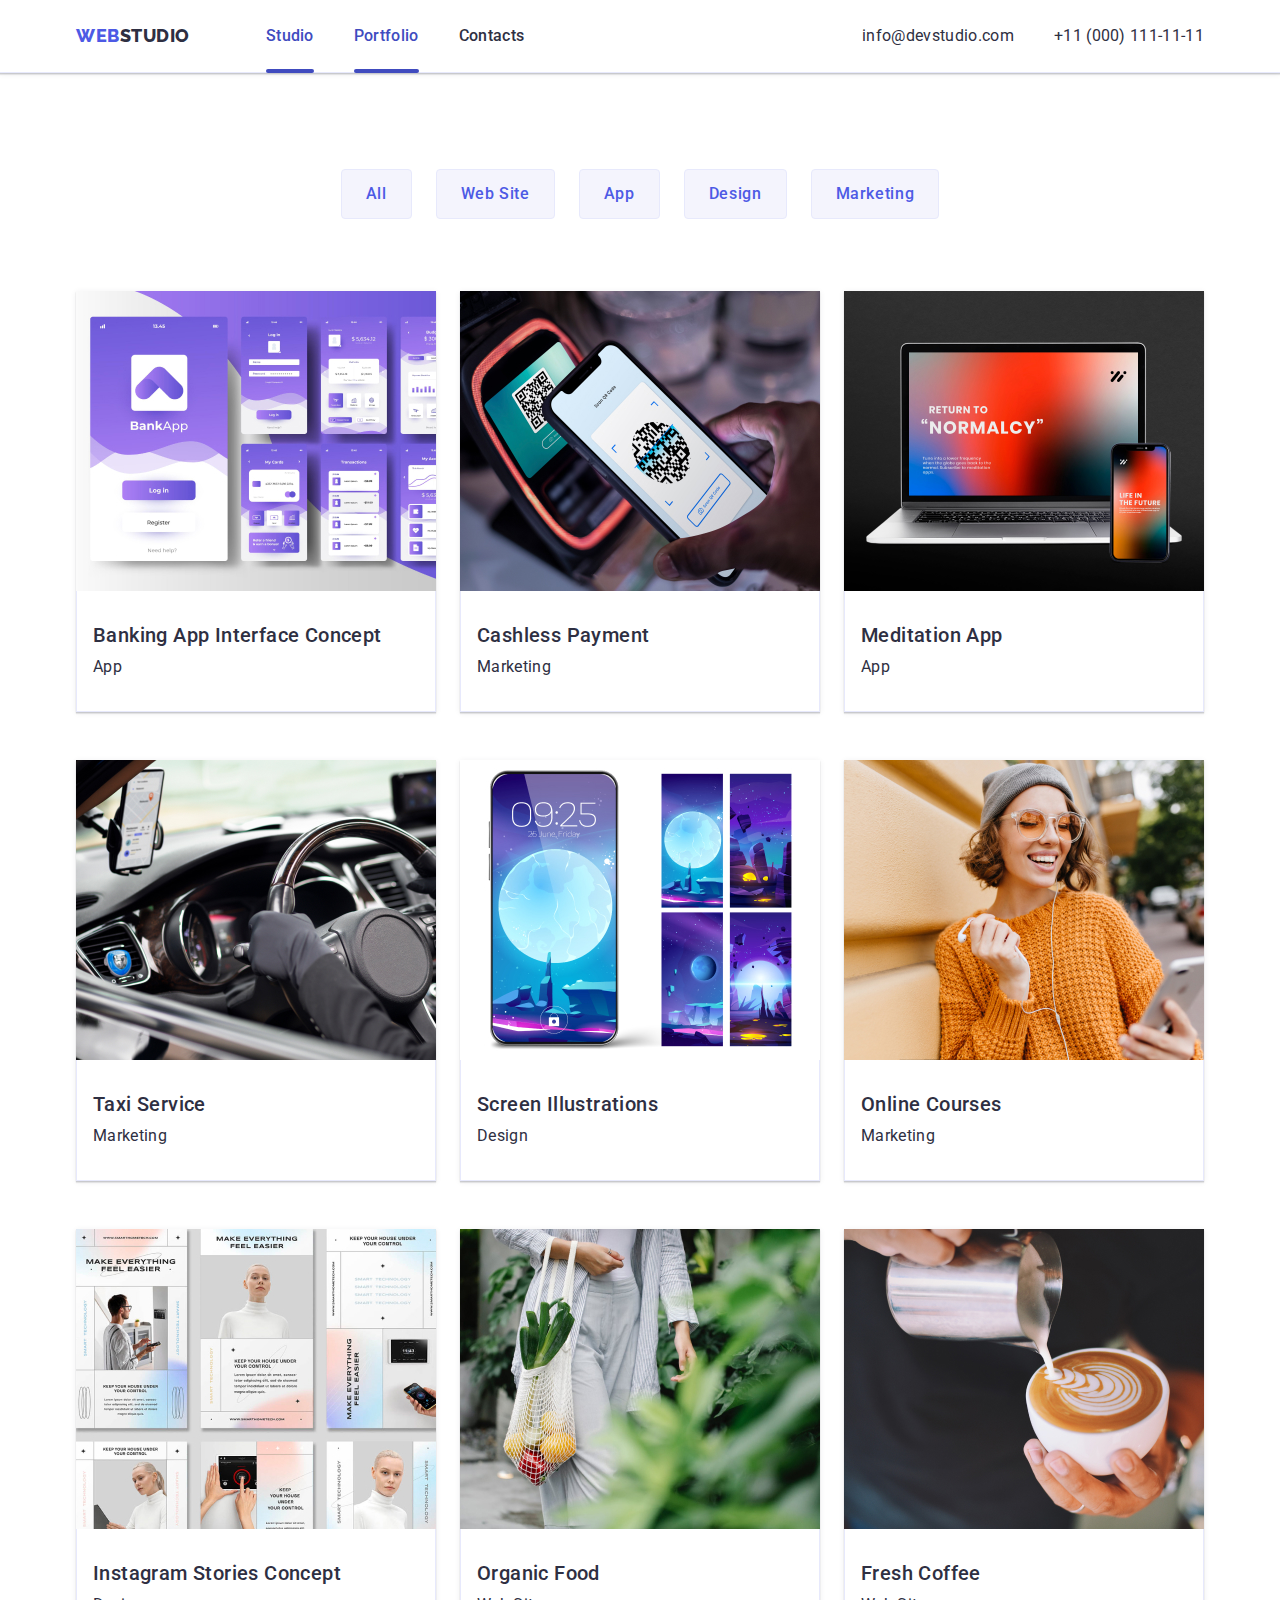
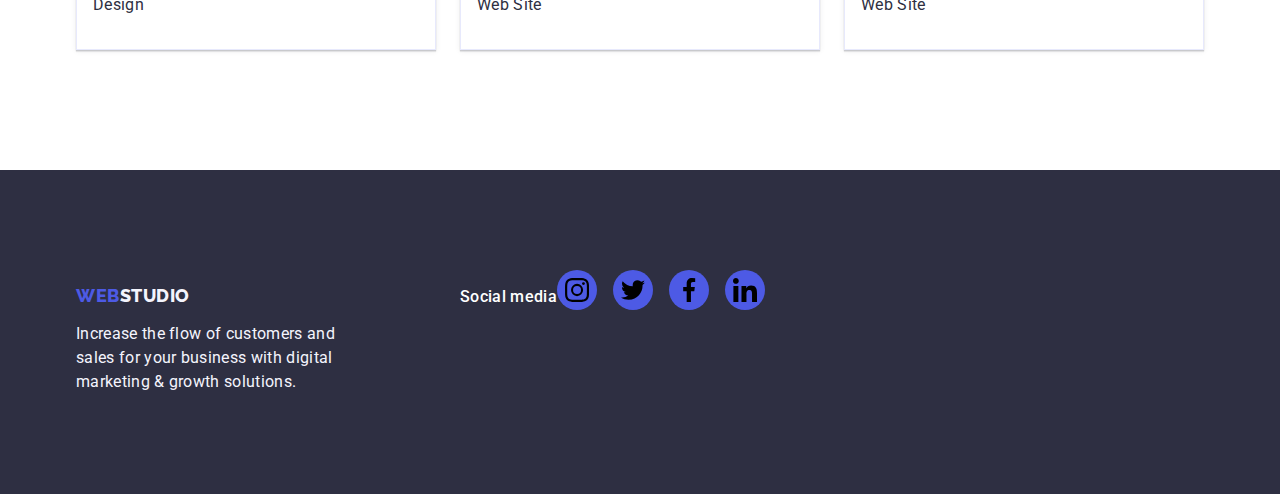
==== portfolio.html @ af2b086a "up" ====
<!DOCTYPE html>
<html lang="en">
  <head>
    <meta charset="UTF-8" />
    <meta http-equiv="X-UA-Compatible" content="IE=edge" />
    <meta name="viewport" content="width=device-width, initial-scale=1.0" />
    <title>Document</title>
    <link rel="preconnect" href="https://fonts.googleapis.com" />
    <link rel="preconnect" href="https://fonts.gstatic.com" crossorigin />
    <link
      href="https://fonts.googleapis.com/css2?family=Raleway:wght@800&family=Roboto:wght@400;500;700&display=swap"
      rel="stylesheet"
    />
    <link
      rel="stylesheet"
      href="https://cdn.jsdelivr.net/npm/modern-normalize@1.1.0/modern-normalize.min.css"
    />
    <link rel="stylesheet" href="./css/styles.css" />
  </head>
  <body>
    <!--шапка-->
    <header class="header">
      <div class="container page-header-container">
        <nav class="navigation">
          <a
            href="./index.html"
            target="_self"
            rel="noopener nofollow noreferrer"
            class="logo"
            ><span class="accent">WEB</span>STUDIO</a
          >
          <ul class="site-nav list">
            <li class="item site-nav-item">
              <a href="./studio.html" class="menu-link current link">Studio</a>
            </li>
            <li class="item site-nav-item">
              <a href="./portfolio.html" class="menu-link current link">Portfolio</a>
            </li>
            <li class="item site-nav-item">
              <a href="./contacts.html" class="menu-link link">Contacts</a>
            </li>
          </ul>
        </nav>
        <address class="contacts">
          <ul class="contact-info list">
            <li class="contact-item">
              <a href="mailto:info@devstudio.com" class="link"
                >info@devstudio.com</a
              >
            </li>
            <li class="contact-item">
              <a href="tel:+11(000)111-11-11" class="link"
                >+11 (000) 111-11-11</a
              >
            </li>
          </ul>
        </address>
      </div>
    </header>
    <!-- ТЕЛО---->
    <main class="portfolio">
      <section class="portfolio-filter">
        <div class="container">
          <h1 class="section-title-hidden visually-hidden">Our projects</h1>
          <ul class="site-nav-list list">
            <li><button class="button-filter" type="button">All</button></li>
            <li>
              <button class="button-filter" type="button">Web Site</button>
            </li>
            <li><button class="button-filter" type="button">App</button></li>
            <li><button class="button-filter" type="button">Design</button></li>
            <li>
              <button class="button-filter" type="button">Marketing</button>
            </li>
          </ul>

          <ul class="card-set list">
            <li class="project-item">
              <a class="portfolio-card link" href="">
                <div class="card-overlay-wrapper">
                <img
                  class="card-img"
                  src="./images/img11.jpg"
                  alt="banking-app interface"
                  width="360">
                  <p class="card-overlay card-overlay-text">14 Stylish and User-Friendly App Design Concepts · Task Manager App · Calorie Tracker App · Exotic Fruit Ecommerce App · Cloud Storage App
                  </p>
                  </div>
                <div class="card-content">
                  <h2 class="card-heading">Banking App Interface Concept</h2>
                  <p class="card-text">App</p>
                </div>
              </a>
            </li>
            <li class="project-item">
              <a class="portfolio-card link" href="">
                <div class="card-overlay-wrapper">
                <img
                  class="card-img"
                  src="./images/img12.jpg"
                  alt="Cashless Payment"
                  width="360">
                  <p class="card-overlay card-overlay-text">14 Stylish and User-Friendly App Design Concepts · Task Manager App · Calorie Tracker App · Exotic Fruit Ecommerce App · Cloud Storage App
                  </p>
                  </div>
                <div class="card-content">
                  <h2 class="card-heading">Cashless Payment</h2>
                  <p class="card-text">Marketing</p>
                </div>
              </a>
            </li>
            <li class="project-item">
              <a class="portfolio-card link" href="">
                <div class="card-overlay-wrapper">
                <img
                  class="card-img"
                  src="./images/img13.jpg"
                  alt="Laptop with smartphone"
                  width="360">
                  <p class="card-overlay card-overlay-text">14 Stylish and User-Friendly App Design Concepts · Task Manager App · Calorie Tracker App · Exotic Fruit Ecommerce App · Cloud Storage App
                  </p>
                  </div>
                <div class="card-content">
                  <h2 class="card-heading">Meditation App</h2>
                  <p class="card-text">App</p>
                </div>
              </a>
            </li>
            <li class="project-item">
              <a class="portfolio-card link" href="">
                <div class="card-overlay-wrapper">
                <img
                  class="card-img"
                  src="./images/img14.jpg"
                  alt="car driving weel"
                  width="360">
                  <p class="card-overlay card-overlay-text">14 Stylish and User-Friendly App Design Concepts · Task Manager App · Calorie Tracker App · Exotic Fruit Ecommerce App · Cloud Storage App
                  </p>
                </div>
                <div class="card-content">
                  <h2 class="card-heading">Taxi Service</h2>
                  <p class="card-text">Marketing</p>
                </div>
              </a>
            </li>
            <li class="project-item">
              <a class="portfolio-card link" href="">
                <div class="card-overlay-wrapper">
                <img
                  class="card-img"
                  src="./images/img15.jpg"
                  alt="Mobile screen"
                  width="360">
                  <p class="card-overlay card-overlay-text">14 Stylish and User-Friendly App Design Concepts · Task Manager App · Calorie Tracker App · Exotic Fruit Ecommerce App · Cloud Storage App
                  </p>
                  </div>
                <div class="card-content">
                  <h2 class="card-heading">Screen Illustrations</h2>
                  <p class="card-text">Design</p>
                </div>
              </a>
            </li>
            <li class="project-item">
              <a class="portfolio-card link" href="">
                <div class="card-overlay-wrapper">
                <img
                  class="card-img"
                  src="./images/img16.jpg"
                  alt="Girl with an Iphone"
                  width="360">
                  <p class="card-overlay card-overlay-text">14 Stylish and User-Friendly App Design Concepts · Task Manager App · Calorie Tracker App · Exotic Fruit Ecommerce App · Cloud Storage App
                  </p>
                  </div>
                <div class="card-content">
                  <h2 class="card-heading">Online Courses</h2>
                  <p class="card-text">Marketing</p>
                </div>
              </a>
            </li>
            <li class="project-item">
              <a class="portfolio-card link" href="">
                <div class="card-overlay-wrapper">
                <img
                  class="card-img"
                  src="./images/img17.jpg"
                  alt="Instagram screens of mobile app"
                  width="360">
                  <p class="card-overlay card-overlay-text">14 Stylish and User-Friendly App Design Concepts · Task Manager App · Calorie Tracker App · Exotic Fruit Ecommerce App · Cloud Storage App
                  </p>
                  </div>
                <div class="card-content">
                  <h2 class="card-heading">Instagram Stories Concept</h2>
                  <p class="card-text">Design</p>
                </div>
              </a>
            </li>
            <li class="project-item">
              <a class="portfolio-card link" href="">
                <div class="card-overlay-wrapper">
                <img
                  class="card-img"
                  src="./images/img18.jpg"
                  alt="girl with a bag"
                  width="360">
                  <p class="card-overlay card-overlay-text">14 Stylish and User-Friendly App Design Concepts · Task Manager App · Calorie Tracker App · Exotic Fruit Ecommerce App · Cloud Storage App
                  </p>
                  </div>
                <div class="card-content">
                  <h2 class="card-heading">Organic Food</h2>
                  <p class="card-text">Web Site</p>
                </div>
              </a>
            </li>
            <li class="project-item">
              <a class="portfolio-card link" href="">
                <div class="card-overlay-wrapper">
                <img
                  class="card-img"
                  src="./images/img19.jpg"
                  alt="bartender making a cup of Coffee"
                  width="360">
                  <p class="card-overlay card-overlay-text">14 Stylish and User-Friendly App Design Concepts · Task Manager App · Calorie Tracker App · Exotic Fruit Ecommerce App · Cloud Storage App
                  </p>
                  </div>
                <div class="card-content">
                  <h2 class="card-heading">Fresh Coffee</h2>
                  <p class="card-text">Web Site</p>
                </div>
              </a>
            </li>
          </ul>
        </div>
      </section>
    </main>
    <!--ПОДВАЛ-->
    <footer class="footer">
      <div class="container container-footer">
        <div class="logo-footer-container">
          <a href="./index.html" class="logo-footer link"
            >Web<span class="span-two">Studio</span></a
          >

          <p class="target">
            Increase the flow of customers and sales for your business with
            digital marketing & growth solutions.
          </p>
        </div>
        <div class="footer-container">
          <p class="media">Social media</p>
          <ul class="social-list list">
            <li class="social-list-item">
              <a
                href="#"
                class="social-list-item-link social-list-item-link-footer"
              >
                <svg class="lol-icon" width="24" height="24">
                  <use href="./images/defs.svg#icon-instagram"></use></svg              ></a>
            </li>
            <li class="social-list-item">
              <a
                href="#"
                class="social-list-item-link social-list-item-link-footer"
              >
                <svg class="lol-icon" width="24" height="24">
                  <use href="./images/defs.svg#icon-twitter"></use></svg              ></a>
            </li>
            <li class="social-list-item">
              <a
                href="#"
                class="social-list-item-link social-list-item-link-footer"
              >
                <svg class="lol-icon" width="24" height="24">
                  <use href="./images/defs.svg#icon-facebook"></use></svg
              ></a>
            </li>
            <li class="social-list-item">
              <a
                href="#"
                class="social-list-item-link social-list-item-link-footer"
              >
                <svg class="lol-icon" width="24" height="24">
                  <use href="./images/defs.svg#icon-linkedin"></use></svg
              ></a>
            </li>
          </ul>
        </div>
      </div>
    </footer>
  </body>
</html>
---- css/styles.css ----
:root 
{
--main-font: 'Roboto', sans-serif;
--secondary-font: "Raleway", sans-serif;
--primary-text-color: #2e2f42;
  --secondary-text-color: #434455;
  --text-color-hover: #4d5ae5;
  --accent-color: #404bbf;
  --background-color: #ffffff;
  --background-btn-filters: #f4f4fd;
  --Primary-Brand-IRIS: #4d5ae5;
  --Pressed-State-OCEAN: #404bbf;
  --Dark-NAVY-BLUE: #2e2f42;
  --Success-GREEN: #31d0aa;
  --Text-SLATE: #434455;
  --Subtle-Text-Light-Slate: #8e8f99;
  --Accent-CORNFLOWER: #e7e9fc;
  --Light-CLOUD: #f4f4fd;
  --Modal-Overlay-NavyBLUEmodal: #2e2f4266;
  --Hero-background-GREY: #2e2f42b2;
  --White-background-WHITE: #ffffff;
  --modal-background-DIARY: rgba(252, 252, 252, 1);
  --Body-Backgroung: #e5e5e5;
  --card-set-gap: 48px;
  --transition: 250ms cubic-bezier(0.4, 0, 0.2, 1);
}
body {
   background: var(--White-background-WHITE);
   color: var(--Text-SLATE);
   font-family: Roboto, sans-serif;
   font-size: 16px;
   line-height: 1.5;
   letter-spacing: 0.02em;
 }
 
 h1,
 h2,
 h3,
 h4,
 p {
   margin: 0;
   margin-bottom: 0;
 }
 
 .list {
   list-style: none;
   padding: 0;
   margin: 0;
   display: flex;
 }
 
 .section {
   padding-top: 120px;
   padding-bottom: 120px;
 }
 
 .link {
   font-style: normal;
   text-decoration: none;
 }
 
 img {
   display: block;
   max-width: 100%;
   height: auto;
 }
 
 .visually-hidden {
   position: absolute;
   width: 1px;
   height: 1px;
   margin: -1px;
   border: 0;
   padding: 0;
 
   white-space: nowrap;
   clip-path: inset(100%);
   clip: rect(0 0 0 0);
   overflow: hidden;
 }
 
 
  
   .container{
   width: 1158px; 
   margin-left: auto;  
   margin-right: auto;
   padding-left: 15px;
   padding-right: 15px;
   }
   .page-header-container{
      display:flex;
      align-items: center;
      justify-content:space-between ;
   }
  .navigation-item:hover,
  .navigation-item:focus {
   color: #404bbf;
  }
  


  .navigation {
   display:flex;
   align-items: center;
  }
  .menu{
   display:flex;
   align-items: center;
   margin-right: auto;
   gap:40px;
   
  }
  
.navigation-link
{padding: 24px 0 ;
     font-weight: 500;
   font-size: 16px;
   line-height: 1.5;
   display:block;
   letter-spacing: 0.02em;
   
   color: #2E2F42;
   }

.navigation-link:hover,
.navigation-link:focus {
   color: #404bbf;
}
/* header */
/*header css*/


 .logo-down {
   color: var(--Dark-NAVY-BLUE);
 
   font-family: "Raleway", sans-serif;
   font-weight: 800;
   font-size: 18px;
   line-height: 1.17;
 
   text-decoration: none;
   text-transform: uppercase;
 
   margin-right: 76px;
   display: inline-block;
   margin-bottom: 16px;
 }
 
 .accent {
   color: var(--Primary-Brand-IRIS);
 }
 
 .page-header-container {
   display: flex;
   align-items: center;
 }
 
 .site-nav {
   display: flex;
   /* margin-left: 76px; */
 }
 
 .site-nav .item {
   margin-right: 40px;
 }
 
 .site-nav .item:last-child {
   margin-right: 0;
 }
 
 .site-nav .link {
   
   display: block;
   
   padding-top: 24px;
   padding-bottom: 24px;
 
   
   font-weight: 500;
   text-decoration: none;
 
   letter-spacing: 0.02em;
   font-size: 16px;
   line-height: 1.5;
 
   color: var(--Dark-NAVY-BLUE);
   transition: color var(--transition);
  }
 
 .site-nav .link:hover,
 .site-nav .link:focus {
   color: var(--Pressed-State-OCEAN);
 }
 
 .site-nav .link.current {
   color: var(--Pressed-State-OCEAN);
 }
 
 
 .current::after {
   position: absolute;
   content: '';
   
 
   display: block;
   width: 100%;
   height: 4px;
   background-color: var(--Pressed-State-OCEAN);
   bottom: -1px;
   border-radius: 2px;
   left: 0;
 }
 
 .menu-link {
   position: relative;
   display: block;
   color: var(--Dark-NAVY-BLUE);
   transition-property: color;
   transition-duration: var(--transition);
   transition-timing-function: var(--transition);
 }
 
 .menu-link:hover,
 .menu-link:focus {
   color: var(--Pressed-State-OCEAN);
 }
 
 .current {
   color: var(--Pressed-State-OCEAN);
 }
 
 
 .contact-info .link:hover,
 .contact-info .link:focus {
   color: var(--Pressed-State-OCEAN);
 }
 .contact-info .link {
   color: var(--Dark-NAVY-BLUE);
   transition: color var(--transition);
   
 
   font-weight: 400;
   font-size: 16px;
   line-height: 1.5;
   letter-spacing: 0.02em;
   text-decoration: none;
   font-style: normal;
 
   padding-top: 24px;
   padding-bottom: 24px;
   display: flex;
 }
 
 .contacts {
   font-style: normal;
   margin-left: auto;
 }
 
 .contact-info:last-child {
   margin-right: 0;
 }
 .contact-info {
   gap: 40px;
 }
 
 .page-header {
   border-top: none;
   border-bottom: 1px solid var(--Accent-CORNFLOWER);
   box-shadow: 0px 2px 1px rgba(46, 47, 66, 0.08),
     0px 1px 1px rgba(46, 47, 66, 0.16), 0px 1px 6px rgba(46, 47, 66, 0.08);
 }
 
 .address-info {
   color: var(--Text-SLATE);
 
   font-weight: 400;
   font-size: 16px;
   line-height: 1.5;
   letter-spacing: 0.02em;
 }
 
 .address-item {
   display: flex;
 }
 

.header{ 
   
   border-bottom: 1px solid #e7e9fc ;
   box-shadow:0px 2px 1px rgba(46, 47, 66, 0.08), 0px 1px 1px rgba(46, 47, 66, 0.16), 0px 1px 6px rgba(46, 47, 66, 0.08); 
}


.logo{
   margin-right: 76px;
  
   font-family: "Raleway", sans-serif;
  font-weight: 800;
  font-size: 18px;
  line-height: 1.17;

  text-decoration: none;
  text-transform: uppercase;
    display: inline-block;
  letter-spacing: 0.03em;
/*
color: #4D5AE5;
*/color: #2e2f42;
}


.span-one
{
   font-family: 'Raleway';
   font-style: normal;
   font-weight: 800;
   font-size: 18px;
   line-height: 1.17;
   letter-spacing: 0.03em;
   text-transform: uppercase ;
  
   color: #2E2F42;
}
.studio{
   font-family: 'Roboto';
   font-style: normal;
   font-weight: 500;
   font-size: 16px;
   line-height: 1.5;
   letter-spacing: 0.02em;
   color: #2E2F42;
}




.contacts{
   font-family: 'Roboto';
font-style: normal;
font-weight: 500;
font-size: 16px;
line-height: 1.5;
letter-spacing: 0.02em;
color: #2E2F42;

}
.adress{
   font-style: normal ; 
}

.adress-link{
         font-style: normal;
       
         font-weight: 400;
        font-size: 16px;
        line-height: 1.5;
        letter-spacing: 0.02em;
             color: #434455;
        text-decoration: none;
      }
     

.span-one{
   
font-family: 'Raleway';
font-style: normal;
font-weight: 800;
font-size: 18px;
line-height: 1.17;
letter-spacing: 0.03em;
text-transform: uppercase ;

color: #2E2F42;
 
}
.modal-button:hover,
  .modal-button:focus {
   background-color: #404BBF;
         color: #FFFFFF;
       } 
       
    
.button{
     color: var(--primary-white-color);
     background: #4D5AE5;
}

   
/* /!--hero--/ */
/* /!--hero--/ */
.hero
 {background-image:linear-gradient(rgba(46, 47, 66, 0.7), rgba(46, 47, 66, 0.7)),
   url(../images/people-office.jpg);
   background-repeat:no-repeat ;
   background-position: center;
   background-size: cover;
   
   max-width: 1440px;
   text-align: center;
   padding: 188px 0;
   background-color:#2e2f42;
}

.hero-title{

max-width: 496px;
font-weight: 700;
Font-size:56px;
Line-height:1.07;
margin: auto;
letter-spacing: 0.02em;
/*text-align: auto;*/
color: #FFFFFF;
margin:0 auto;
max-width: 496px;
margin-bottom: 48px;

}



* main container settings  */
.container {
  width: 1158px;

  margin-left: auto;
  margin-right: auto;

  padding-left: 15px;
  padding-right: 15px;
}

/* style for the section hero */

.hero-title {
  color: var(--White-background-WHITE);
  font-family: Roboto, sans-serif;
  font-size: 56px;
  font-weight: 700;
  line-height: 1.07;
  letter-spacing: 0.02em;
  text-align: center;
  margin: 0 auto;

  max-width: 496px;
}

.hero {
  background-color: var(--Dark-NAVY-BLUE);

  text-align: center;

  padding-top: 188px;
  padding-bottom: 188px;
}

/* section advantages  */

.advantages {
  display: flex;
  flex-wrap: wrap;
}


.description-title {
  width: 260px;

  width: calc((100% - 72px) / 4);

  margin-right: 24px;
  margin-bottom: 24px;

  border-radius: 0px 0px 4px 4px;

  letter-spacing: 0.02em;
}

.description-title:nth-child(4n) {
  margin-right: 0;
}

.description-title:nth-last-child(-n + 4) {
  margin-bottom: 0;
}

.advantages-title {
  color: var(--Dark-NAVY-BLUE);

  font-size: 20px;
  font-weight: 500;
  line-height: 1.2;
  letter-spacing: 0.02em;

  margin-bottom: 8px;
  padding-top: 8px;
}

.icon-box {
  display: flex;
  margin-bottom: 8px;
  justify-content: center;
  align-items: center;
  height: 112px;
  background-color: var(--Light-CLOUD);
  border-radius: 4px;
}
/* section examples of work  */

.work-examples {
   display: flex;
   flex-wrap: wrap;
 }
 
 .section-examples {
   padding-bottom: 120px;
 }
 
 .flex-element {
   margin-right: 24px;
 }
 
 .flex-element:nth-child(3n) {
   margin-right: 0;
 }
 
 .flex-element:nth-last-child(-n + 3) {
   margin-bottom: 0;
 }
 
 
 
 
 
 
.overlay{
  
   margin-left: auto;
   margin-right: auto;
   
}
.modal-button{
   font-family: "Roboto", sans-serif; 
   letter-spacing: 0.04em ;
  padding-top: 16px;
 padding-right: 32px;
  padding-bottom:16px;
  padding-left: 32px;
   background-color: #4D5AE5;
   font-style: normal;
   font-weight: 500;
   font-size: 16px;
   line-height: 1.5;
  /* align-items: center;*/
   text-align: center;
   display:block;
   min-width: 169px;
   height: 56px;
   border: none;
   border-radius: 4px;
    color:#FFFFFF;
    cursor:pointer;
    margin:0 auto;
    box-shadow: 0px 4px 4px rgba(0, 0, 0, 0.15);
   }
   
/*--section-two-- */
/*--section-two-- */
.icon{
   display: flex;
   align-items: center;
   justify-content: center; 
   height: 112px; 
   background-color: #f4f4fd;
   border-radius: 4px; 
   margin-bottom: 8px;
}
.section-title-hidden{margin-top: 0;
   line-height: 1.2;
   margin-bottom: 8px;
font-size: 36px;
padding;
color: #2e2f42;}
.visually-hidden {
   position: absolute;
     white-space: nowrap;
     width: 1px;
     height: 1px;
     overflow: hidden;
     border: 0;
     padding: 0;
     clip: rect(0 0 0 0);
     clip-path: inset(50%);
     margin: -1px; 
          }

.section-title{
         font-size: 36px;
    line-height: 1.11;
    text-align: center;
    text-transform: capitalize;
   
       color: #2e2f42;
 }
 .feature-list{
 display:flex;
 gap: 24px;
 
 }
 
 .about-list-item{
   width: calc((100% - 72px) / 4); 
   
 }
 /* section-two */
.section{
   padding: 120px 0 ; 
}
.about-list-item:{
   content: "";
   
   height: 120px;
   display: block;
   
   background-size: contain;
   background-repeat: no-repeat;
   background-position: center;
   background-color:  #F4F4FD;
}


.title-strategy{margin-top: 0;
   margin-bottom: 8px; 
font-size: 20px;
line-height: 1.2;
font-weight: 500;
letter-spacing: 0.02em;

color: #2E2F42;

}
/* section-three */
.section-three{
   padding-bottom: 120px; 
}
.section-title-three{ font-size: 36px;
   line-height: 1.11;
   text-align: center;
   text-transform: capitalize;
  
      color: #2e2f42;

   margin-bottom: 72px; }
/*--section-four-- */
/*--section-four-- */
.mark{ border-radius: 0px 0px 4px 4px;
   background-color: #FFFFFF;  
   box-shadow:0px 1px 6px rgba(46, 47, 66, 0.08), 0px 1px 1px rgba(46, 47, 66, 0.16), 0px 2px 1px rgba(46, 47, 66, 0.08); 
}
.section-title-People{
background-color: #F4F4FD;}


/* .masters// */
.masters
{background-color: #F4F4FD;
   padding-top: 120px;
   padding-bottom: 120px;
}

.section-four{
   font-family: 'Roboto';
font-style: normal;
font-weight: 700;
font-size: 36px;
line-height: 1.11;
margin-bottom: 72px; 
text-align: center;
letter-spacing: 0.02em;
text-transform: capitalize;
/*margin-top: 0;*/
color: #2E2F42;

}
.work-list{
   font-family: "Roboto";
   display: flex;
   gap: 24px; 
      background-color: #FFFFFF; 
margin-bottom: 0;
}
 .work-list-gadgets{
   width: calc((100% - 48px) / 3);
 }
 .feature-list .title {
        color: var(--title-text-color);
      }
      .social-icon{
         fill: #f4f4fd;
         
      }
  .lol{ fill: #f4f4fd ;   }
   .company-lol{ fill: currentColor;}
   
 .section-title-people{
   display: flex;
   flex-wrap: wrap;
   gap: 24px;
    justify-content:space-between; 
    }
    
 .mark{
   gap: 24px;
}
 .mark{ 
   flex-basis:calk((100%-72px)/4)
 }


  .section-description{
 /*margin-top:0 px;*/
line-height: 1.5;
letter-spacing: 0.02em;

color: #434455;

margin-bottom: 0 auto;
 }
 
 .section-description{
   background: #FFFFFF;
 }
 
 .staff
 {text-align: center;
   margin-top: 0;
   margin-bottom:8px ;
      font-weight: 500;
    font-size: 20px;
    line-height: 1.2;
    letter-spacing: 0.02em;
   color:  #2E2F42;
 }

  
 .profession{
   margin-top: 0;
   margin-bottom: 8px;
   text-align: center;
       font-size: 16px;
    line-height: 1.5;
    letter-spacing: 0.02em;
     color:  #434455 ;
    
 }
 .staff-profession{
   /* padding-top: 24px; 
   padding: 32px 16px ;*/
    padding: 32px 0 }



 /* css for section our team  */
.socials {
   display: flex;
   justify-content: center;
   gap: 24px;
}

.socials-link {
 display: flex;
 justify-content: center;
 align-items: center;
 height: 40px;
 width: 40px;
 background-color: var(--Primary-Brand-IRIS);
 border-radius: 50%;
 transition: background-color var(--transition);
}


.socials-link:hover,
.socials-link:focus {
  background-color: var(--Pressed-State-OCEAN);
}



.section-title {
 font-size: 36px;
 font-weight: 700;
 line-height: 1.11;
 text-align: center;
 letter-spacing: 0.02em;

 margin-bottom: 72px;

 text-transform: capitalize;
}

.team {
 background-color: var(--Light-CLOUD);
}

.team-image {
 border-radius: 0px 0px 4px 4px;
}

.team-list:nth-child(4n) {
 margin-right: 0;
}

.team-title {
 text-align: center;
 padding: 32px 0;
 background-color: var(--White-background-WHITE);

 border: 1px solid var(--Accent-CORNFLOWER);
 box-shadow: 0px 1px 6px rgba(46, 47, 66, 0.08),
   0px 1px 1px rgba(46, 47, 66, 0.16), 0px 2px 1px rgba(46, 47, 66, 0.08);
 border-radius: 0px 0px 4px 4px;
 border-top: none;
}

.feature-title {
 color: var(--Dark-NAVY-BLUE);
 letter-spacing: 0.02em;
 font-size: 20px;
 font-weight: 500;
 line-height: 1.2;

 margin-bottom: 8px;
}
.team-title > p {
 background-color: var(--White-background-WHITE);
}

.our-team {
 display: flex;
 flex-wrap: wrap;
 gap: 24px;
 border-radius: 0px 0px 4px 4px;
}

.team-list {
 letter-spacing: 0.02em;
 border-radius: 0px 0px 4px 4px;
 box-shadow: 0px 1px 6px rgba(46, 47, 66, 0.08),
   0px 1px 1px rgba(46, 47, 66, 0.16), 0px 2px 1px rgba(46, 47, 66, 0.08);
}

.team-description {
 margin-bottom: 8px;

 font-size: 16px;
 font-style: normal;
 font-weight: 400;
 line-height: 1.5;
 letter-spacing: 0.02em;

 color: var(--Text-SLATE);
}

.section-portfolio {
 padding: 96px 0 120px;
}

.hero-btn {
 color: var(--White-background-WHITE);
 background-color: var(--Primary-Brand-IRIS);
 transition: background-color var(--transition);

 display: block;

 border-radius: 4px;
 border: 1px solid transparent;
 border: none;
 width: 169px;
 height: 56px;
 min-width: 169px;

 padding: 16px 32px;
 margin: auto;
 margin-top: 48px;

 text-align: center;
 font-weight: 500;
 text-decoration: none;
 cursor: pointer;
}

.hero-btn:hover,
.hero-btn:focus {
 color: var(--White-background-WHITE);
 background-color: var(--Pressed-State-OCEAN);
 border: 1px solid transparent;
}

.button {
 color: var(--White-background-WHITE);
 background-color: var(--Primary-Brand-IRIS);

 font-family: Roboto, sans-serif;
 font-weight: 500;
 font-size: 16px;
 line-height: 1.5;
 letter-spacing: 0.04em;

 display: inline-block;
 border-radius: 4px;
 text-align: center;
 padding: 16px 32px;

 text-decoration: none;
 cursor: pointer;
}

.button.primary {
 padding: 12px 24px;
 letter-spacing: 0.04em;
 font-family: Roboto, sans-serif;
 font-style: normal;
 font-weight: 500;
 font-size: 16px;
 line-height: 1.5;
 color: var(--Primary-Brand-IRIS);
 background-color: var(--Light-CLOUD);
 border-color: var(--Accent-CORNFLOWER);
 border: 1px solid var(--Accent-CORNFLOWER);
 /* transition: border var(--transition), color var(--transition), background-color var(--transition), box-shadow var(--transition); */
 transition: color var(--transition), background-color var(--transition), border-color var(--transition), box-shadow var(--transition);
}

.button.secondary {
 color: var(--White-background-WHITE);
 border: 1px solid transparent;
}

.button:hover,
.button:focus {
 color: var(--White-background-WHITE);
 background-color: var(--Pressed-State-OCEAN);
 box-shadow: 0px 3px 1px rgba(0, 0, 0, 0.1), 0px 2px 1px rgba(0, 0, 0, 0.08),
   0px 2px 2px rgba(0, 0, 0, 0.12);
 border-color: var(--Pressed-State-OCEAN);
}

  /*footer*/
   /*footer*/
   .logo-footer{
     font-family: "Raleway",sans-serif;
   font-style: normal;
   font-weight: 800;
   font-size: 18px;
   line-height: 1.17;
   letter-spacing: 0.03em;
   text-transform: uppercase;
   color: #4D5AE5;
   margin-bottom: 16px;
   display: inline-block;
   
   }
   .logo-footer-container{
      margin-right: 120px;
   }
.footer{
padding: 100px 0 ;
}

 /* portfolio */
 /* portfolio */

 .card-set {
   display: flex;
   flex-wrap: wrap;
 }
 
 .portfolio-card {
   display: block;
   height: auto;
   transition: box-shadow var(--transition);
   
 }
 
 .portfolio-card:hover,
 .portfolio-card:focus {
   box-shadow: 0px 1px 6px rgba(46, 47, 66, 0.08), 0px 1px 1px rgba(46, 47, 66, 0.16), 0px 2px 1px rgba(46, 47, 66, 0.08);
 }
 
 .project-item {
   margin-right: 24px;
   margin-bottom: 48px;
   flex-basis: calc((100% - 48px) / 3);
    box-shadow: 0px 1px 6px rgba(46, 47, 66, 0.08), 0px 1px 1px rgba(46, 47, 66, 0.16), 0px 2px 1px rgba(46, 47, 66, 0.08);
 }
 
 .project-item:nth-child(3n + 3) {
   margin-right: 0;
 }
 
 .project-item:nth-last-child(-n + 3) {
   margin-bottom: 0;
 }
 
 .project-item-text {
   padding: 32px 16px;
   border-bottom: 1px solid #e7e9fc;
   border-left: 1px solid #e7e9fc;
   border-right: 1px solid #e7e9fc;
 }
 
 .project-item .title-name {
   margin-bottom: 8px;
 }
 
 .card-img {
   display: block;
 }
 
 .card-heading {
   color: var(--Dark-NAVY-BLUE);
   margin-bottom: 8px;
 
   font-size: 20px;
   line-height: 1.2;
 
   font-weight: 500;
   font-size: 20px;
   line-height: 1.2;
   letter-spacing: 0.02em;
 }
 
 .card-text {
   margin-top: 8px;
   margin-right: 16px;
 
   font-weight: 400;
   font-size: 16px;
   line-height: 1.5;
   letter-spacing: 0.02em;
   color: var(--Dark-NAVY-BLUE);
 }
 
 .card-content {
   padding: 32px 16px;
   border: 1px solid var(--Accent-CORNFLOWER);
   border-top: none;
   
 }
 
 
 
 .card-overlay {
   position: absolute;
   left: 0;
   top: 0;
   background-color: var(--Primary-Brand-IRIS);
   padding: 40px 32px;
   padding-bottom: auto;
   height: 100%;
   width: 100%;
   transform: translate(0, 100%);
   transition: transform 250ms linear;
 }
 
 .card-overlay-wrapper {
   position: relative;
   overflow: hidden;
 
 }
 
 .card-overlay-text {
   color: var(--Light-CLOUD);
   transition: transform 250ms cubic-bezier(0.4, 0, 0.2, 1);
 }
 
 .portfolio-card:hover .card-overlay,
 .portfolio-card:focus .card-overlay{
 transform: translate(0, 0);
 }
 
 
 
 /* portfolio buttons  */
 
 .portfolio-buttons {
   display: flex;
   justify-content: center;
   margin-bottom: 72px;
   gap: 24px;
   transition: color 250ms cubic-bezier(0.4, 0, 0.2, 1), background-color 250ms cubic-bezier(0.4, 0, 0.2, 1), border-color 250ms cubic-bezier(0.4, 0, 0.2, 1), box-shadow 250ms cubic-bezier(0.4, 0, 0.2, 1);
 }
 
 .portfolio-btn {
   gap: 24px;
 }
 
 .portfolio-buttons:last-child(-n + 1) {
   margin-right: 0;
 }
 
 .button:hover,
 .button:focus {
   border: 1px solid transparent;
 }
 
 .primary:hover,
 .primary:focus {
   border: 1px solid transparent;
 }
 
 /* section footer */
 
 .logo-studio {
   color: var(--Light-CLOUD);
 }
 



 
.button-filter:hover,
.button-filter:focus {
color:#FFFFFF;
background-color: #404BBF;
}
.button-filter
{
font-family: 'Roboto',sans-serif;
font-style: normal;
font-weight: 500;
font-size: 16px;
line-height: 1.5;

letter-spacing: 0.04em;
    color: #4D5AE5;
background-color: #F4F4FD;
cursor: pointer;
padding: 12px 24px;
border: 1px solid #e7e9fc;
border-radius: 4px;}

.button-filter:hover,
.button-filter:focus{
   border: 1px solid transparent;
   box-shadow: 0px 3px 1px rgba(0, 0, 0, 0.1), 0px 2px 1px rgba(0, 0, 0, 0.08), 0px 2px 2px rgba(0, 0, 0, 0.12)
}
 .site-nav-list{
   display:flex;
      align-items: center;
      justify-content: center;
      gap: 24px;
      margin-bottom: 72px;
      
}

.site-nav-list:hover,
.site-nav-list:focus {
   color: #FFFFFF;
}

.portfolio-filter {
   padding: 96px 0 120px;
}

.section-title-img{
  
   display: block ;}

   .card-over{
      background-color: #4D5AE5;
   }
   .escription{
      display: block; 

   }
   
  .section-title-description:hover .card-over,
  .section-title-description:focus .card-over{
   transform: translate(0,0);
  }
  
  .section-title-description:hover,
   .section-title-description:focus{
      box-shadow: 0px 1px 6px rgba(46, 47, 66, 0.08), 0px 1px 1px rgba(46, 47, 66, 0.16), 0px 2px 1px rgba(46, 47, 66, 0.08); 
   }
   .section-title-link-images{
      display: block;}
  .section-title-link-images:hover,
  .section-title-link-images:focus{
      box-shadow: 0px 1px 6px rgba(46, 47, 66, 0.08), 0px 1px 1px rgba(46, 47, 66, 0.16), 0px 2px 1px rgba(46, 47, 66, 0.08); 
   }
  .name-category{
   padding: 32px 16px ;
   border: 1px solid #e7e9fc;
   border-top: none;
  text-align: left;
  }

  /* footer */
/* footer */
.container-footer{
   display: flex; 
   align-items: baseline;  
}
.page-footer-container{
   display: flex;
   align-items: baseline;
   }
   * section footer */

   .logo-studio {
     color: var(--Light-CLOUD);
   }
   
   .footer-description {
     color: var(--White-background-WHITE);
     max-width: 264px;
   }
   
   .section-footer {
     background: var(--Dark-NAVY-BLUE);
     padding: 100px 0;
   }
   
   .section-footer .logo {
     display: inline-block;
     margin-bottom: 16px;
   }
   
   .footer-container {
     display: flex;
     align-items: baseline;
   }
   
   .footer-container-one {
     margin-right: 120px;
   }
   
   
   .footer-social-text {
     margin-bottom: 16px;
     font-weight: 500;
     font-size: 16px;
     line-height: 1.5;
     letter-spacing: 0.02em;
     color: #ffffff;
   }
   
   /* decorative elements  */
   
   .overlay {
     max-width: 1440px;
     height: 600px;
     margin-left: auto;
     margin-right: auto;
   
     background-image: linear-gradient(
         rgba(46, 47, 66, 0.7),
         rgba(46, 47, 66, 0.7)
       ),
       url(../images/people-office.jpg);
   
     background-repeat: no-repeat;
     background-position: center;
     background-size: cover;
   }
   
   
   .socials {
     display: flex;
     justify-content: center;
     gap: 24px;
     margin-top: 8px;
   }
   
   .social-icon {
     fill: var(--Light-CLOUD);
   }
   
   
   
   /* section customers  */
   
   
   .section-customers {
     color: var(--Dark-NAVY-BLUE);
     font-size: 36px;
     font-weight: 700;
     line-height: 1.1;
     text-align: center;
     letter-spacing: 0.02em;
   
     margin-bottom: 72px;
   
     text-transform: capitalize;
   }
   
   .customers-list {
       display: flex;
       justify-content: center;
       gap: 24px;
   
       line-height: 1.15;
       gap: 24px;
   
   }
   
   .customer-icon {
     width: calc((100% - 120px) / 6);
     height: 88px;
   }
   
   .icon-customer {
     fill: currentColor;
   }
   
   
   .customer-link {
     display: flex;
     width: 100%;
     height: 100%;
     justify-content: center;
     align-items: center;
     border: 1px solid var(--Subtle-Text-Light-Slate);
     border-radius: 4px;
     color: var(--Subtle-Text-Light-Slate);
         transition: border-color var(--transition), color var(--transition);
   }
   
   .customer-link:hover,
   .customer-link:focus {
    border-color: var(--Pressed-State-OCEAN);
    color: var(--Pressed-State-OCEAN);
   }
   
   .customer-link:active {
     border-color: var(--Pressed-State-OCEAN);
     fill: var(--Pressed-State-OCEAN);
   }
   
   
   
   /* footer css  */
   
   .socials-link-footer {
     width: 40px;
     height: 40px;
     display: flex;
     justify-content: center;
     align-items: center;
     background-color: var(--Primary-Brand-IRIS);
     border-radius: 50%;
     transition: background-color var(--transition);}
   
   
   
   .socials-link-footer:hover,
   .socials-link-footer:focus {
    background-color: var(--Success-GREEN);
   }
   
   
   .social-icon-footer {
       fill: var(--Light-CLOUD);
      
   }
   
   .social-icon-footer:hover,
   .social-icon-footer:focus {
     fill: var(--Success-GREEN);
   }
   
   .socials-footer {
     
     justify-content: center;
     gap: 16px;
     margin-top: 8px; 
   }
   
   
   /* modal window */
   
   .backdrop {
     position: fixed;
     top: 0;
     left: 0;
     width: 100%;
     height: 100%;
    background-color: rgba(46, 47, 66, 0.4);
    transition: opacity var(--transition), visibility var(--transition);
   }
   
   .backdrop.is-hidden {
     opacity: 0;
     visibility: hidden;
     pointer-events: none;
   }
   
   .modal {
     position: absolute;
     top: 50%;
     left: 50%;
     transform: translate(-50%, -50%);
     background: var(--modal-background-DIARY);
     border-radius: 4px;
      width: 408px;
     min-height: 576px;
     transition: transform 250ms cubic-bezier(0.4, 0, 0.2, 1);
      box-shadow: 0px 1px 1px rgba(0, 0, 0, 0.14), 0px 1px 3px rgba(0, 0, 0, 0.12), 0px 2px 1px rgba(0, 0, 0, 0.2);
   }
   
   .modal-close-btn {
     position: absolute;
     top: 24px;
     right: 24px;
     display:flex;
     justify-content: center;
     align-items: center;
     width: 24px;
     height: 24px;
     border-radius: 50%;
     background-color: var(--Accent-CORNFLOWER);
     border: 1px solid rgba(0, 0, 0, 0.1);
     padding: 0;
      cursor: pointer;
     transition: background-color var(--transition), border var(--transition);
   }
   
   .modal-close-btn:hover,
   .modal-close-btn:focus {
     border-color: var(--Pressed-State-OCEAN);
     background: var(--Pressed-State-OCEAN);
     border: none;
   }
   
   .modal-close-btn-icon {
    transition: fill var(--transition);
   }
   
   .modal-close-btn:hover .modal-close-btn-icon, 
   .modal-close-btn:focus .modal-close-btn-icon
    {
     fill: var(--White-background-WHITE);
    }
     
.footer{
   background: #2E2F42;
}
.span-two{
      font-weight: 800;
   font-size: 18px;
   line-height: 1.17;
   letter-spacing: 0.03em;
   text-transform: uppercase ;
   color: #f4f4fd;
   
}
.target{font-family: 'Roboto';
   font-weight: 400;
font-size: 16px;
line-height: 1.5;
letter-spacing: 0.02em;

color: #F4F4FD;
max-width: 264px;
margin-right:0 ;

}

.social-list{
   display:flex;
   justify-content: center;
  gap: 16px;}

  

  .social-list-item{
   gap: 24px;
  }
  .social-list-item-link:hover,
  .social-list-item-link:focus{
   background-color: #404bbf;
  }
.social-list-item-link{
   justify-content: center; 
   
   width: 40px;
   height:40px; 
   background-color:#4d5ae5;
   border-radius:50%;
   display: flex;
   align-items: center; 
  /* gap: 24px;*/
}
.media{
font-weight: 500 ;
font-size: 16px;
line-height: 1.5;
letter-spacing: 0.02em;
margin-bottom: 16px;
color:#FFFFFF ;

}

.social{
   gap: 24px;
}


.social-list-item-link:hover,
.social-list-item-link:focus{
   background-color: #404bbf;
  
}
.social-company-list{
   display:flex;
   
  
   gap: 24px;}
  
  .company-list-item-link{
   justify-content: center; 
   display:flex;
   height:100%;
   width:100%;
   align-items: center; 
   border-radius: 4px;
 border: 1px solid #8e8f99;
   color: #8e8f99;
     }
  .company-list-item-link:hover,
  .company-list-item-link:focus{ 
    border-color:#404bbf;
    color:#404bbf;
 }
 
  .company {padding: 120px 0;
  }
  .company-title{
   font-size: 36px;
   line-height: 1.1;
   color: #2e2f42;
   margin-bottom: 72px;
   text-align: center;


  }
  .company-item{
     width: calc((100% - 120px) / 6);
   height: 88px;
  }
 
  
 
  .social-list-item-link-footer:hover,
.social-list-item-link-footer:focus{  
  background-color: #31d0aa;}
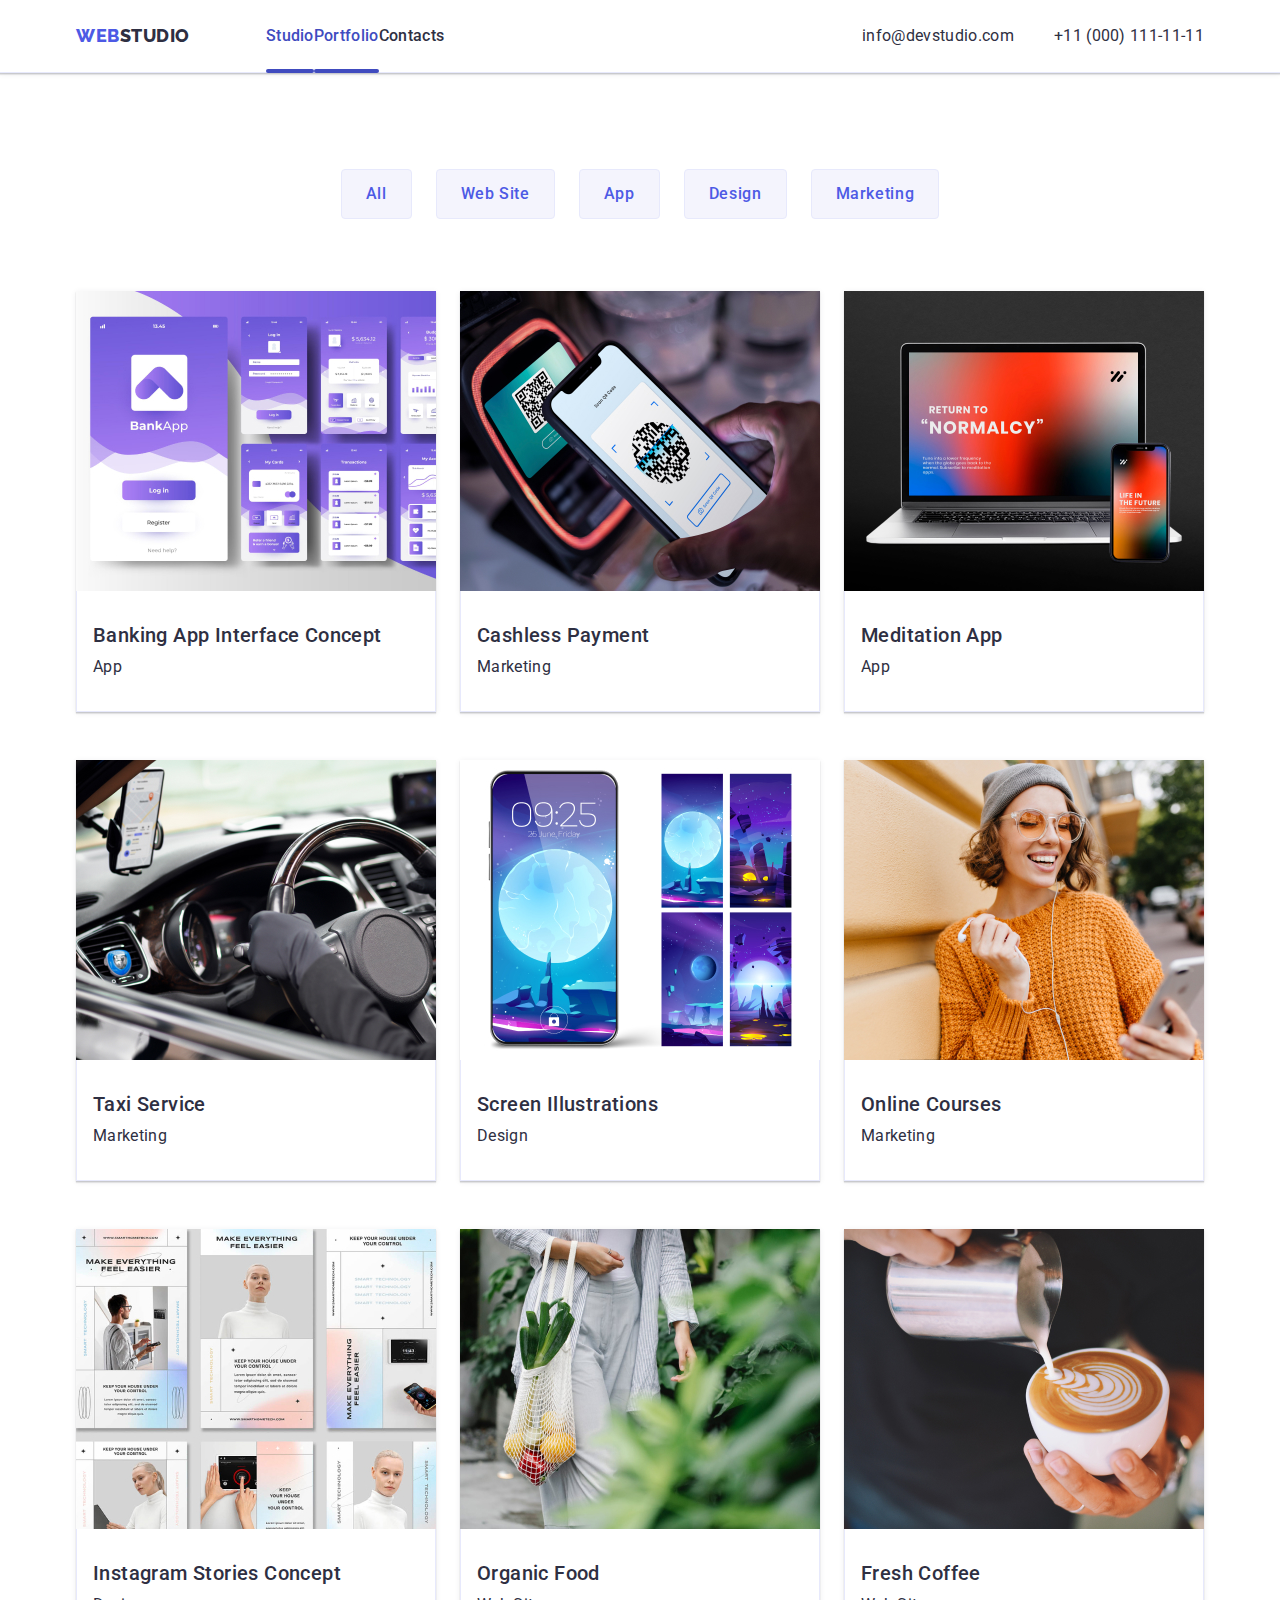
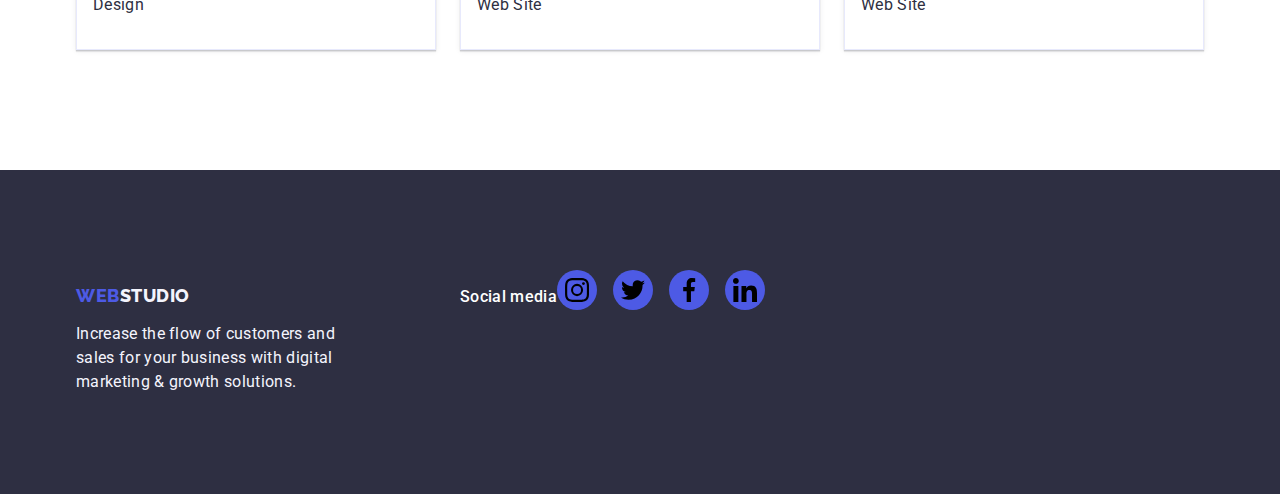
==== commit 3ad45eda: "up" ====
--- a/portfolio.html
+++ b/portfolio.html
@@ -34,7 +34,9 @@
               <a href="./studio.html" class="menu-link current link">Studio</a>
             </li>
             <li class="item site-nav-item">
-              <a href="./portfolio.html" class="menu-link current link">Portfolio</a>
+              <a href="./portfolio.html" class="menu-link current link"
+                >Portfolio</a
+              >
             </li>
             <li class="item site-nav-item">
               <a href="./contacts.html" class="menu-link link">Contacts</a>
@@ -78,14 +80,18 @@
             <li class="project-item">
               <a class="portfolio-card link" href="">
                 <div class="card-overlay-wrapper">
-                <img
-                  class="card-img"
-                  src="./images/img11.jpg"
-                  alt="banking-app interface"
-                  width="360">
-                  <p class="card-overlay card-overlay-text">14 Stylish and User-Friendly App Design Concepts · Task Manager App · Calorie Tracker App · Exotic Fruit Ecommerce App · Cloud Storage App
-                  </p>
-                  </div>
+                  <img
+                    class="card-img"
+                    src="./images/img11.jpg"
+                    alt="banking-app interface"
+                    width="360"
+                  />
+                  <p class="card-overlay card-overlay-text">
+                    14 Stylish and User-Friendly App Design Concepts · Task
+                    Manager App · Calorie Tracker App · Exotic Fruit Ecommerce
+                    App · Cloud Storage App
+                  </p>
+                </div>
                 <div class="card-content">
                   <h2 class="card-heading">Banking App Interface Concept</h2>
                   <p class="card-text">App</p>
@@ -95,14 +101,18 @@
             <li class="project-item">
               <a class="portfolio-card link" href="">
                 <div class="card-overlay-wrapper">
-                <img
-                  class="card-img"
-                  src="./images/img12.jpg"
-                  alt="Cashless Payment"
-                  width="360">
-                  <p class="card-overlay card-overlay-text">14 Stylish and User-Friendly App Design Concepts · Task Manager App · Calorie Tracker App · Exotic Fruit Ecommerce App · Cloud Storage App
-                  </p>
-                  </div>
+                  <img
+                    class="card-img"
+                    src="./images/img12.jpg"
+                    alt="Cashless Payment"
+                    width="360"
+                  />
+                  <p class="card-overlay card-overlay-text">
+                    14 Stylish and User-Friendly App Design Concepts · Task
+                    Manager App · Calorie Tracker App · Exotic Fruit Ecommerce
+                    App · Cloud Storage App
+                  </p>
+                </div>
                 <div class="card-content">
                   <h2 class="card-heading">Cashless Payment</h2>
                   <p class="card-text">Marketing</p>
@@ -112,14 +122,18 @@
             <li class="project-item">
               <a class="portfolio-card link" href="">
                 <div class="card-overlay-wrapper">
-                <img
-                  class="card-img"
-                  src="./images/img13.jpg"
-                  alt="Laptop with smartphone"
-                  width="360">
-                  <p class="card-overlay card-overlay-text">14 Stylish and User-Friendly App Design Concepts · Task Manager App · Calorie Tracker App · Exotic Fruit Ecommerce App · Cloud Storage App
-                  </p>
-                  </div>
+                  <img
+                    class="card-img"
+                    src="./images/img13.jpg"
+                    alt="Laptop with smartphone"
+                    width="360"
+                  />
+                  <p class="card-overlay card-overlay-text">
+                    14 Stylish and User-Friendly App Design Concepts · Task
+                    Manager App · Calorie Tracker App · Exotic Fruit Ecommerce
+                    App · Cloud Storage App
+                  </p>
+                </div>
                 <div class="card-content">
                   <h2 class="card-heading">Meditation App</h2>
                   <p class="card-text">App</p>
@@ -129,12 +143,16 @@
             <li class="project-item">
               <a class="portfolio-card link" href="">
                 <div class="card-overlay-wrapper">
-                <img
-                  class="card-img"
-                  src="./images/img14.jpg"
-                  alt="car driving weel"
-                  width="360">
-                  <p class="card-overlay card-overlay-text">14 Stylish and User-Friendly App Design Concepts · Task Manager App · Calorie Tracker App · Exotic Fruit Ecommerce App · Cloud Storage App
+                  <img
+                    class="card-img"
+                    src="./images/img14.jpg"
+                    alt="car driving weel"
+                    width="360"
+                  />
+                  <p class="card-overlay card-overlay-text">
+                    14 Stylish and User-Friendly App Design Concepts · Task
+                    Manager App · Calorie Tracker App · Exotic Fruit Ecommerce
+                    App · Cloud Storage App
                   </p>
                 </div>
                 <div class="card-content">
@@ -146,14 +164,18 @@
             <li class="project-item">
               <a class="portfolio-card link" href="">
                 <div class="card-overlay-wrapper">
-                <img
-                  class="card-img"
-                  src="./images/img15.jpg"
-                  alt="Mobile screen"
-                  width="360">
-                  <p class="card-overlay card-overlay-text">14 Stylish and User-Friendly App Design Concepts · Task Manager App · Calorie Tracker App · Exotic Fruit Ecommerce App · Cloud Storage App
-                  </p>
-                  </div>
+                  <img
+                    class="card-img"
+                    src="./images/img15.jpg"
+                    alt="Mobile screen"
+                    width="360"
+                  />
+                  <p class="card-overlay card-overlay-text">
+                    14 Stylish and User-Friendly App Design Concepts · Task
+                    Manager App · Calorie Tracker App · Exotic Fruit Ecommerce
+                    App · Cloud Storage App
+                  </p>
+                </div>
                 <div class="card-content">
                   <h2 class="card-heading">Screen Illustrations</h2>
                   <p class="card-text">Design</p>
@@ -163,14 +185,18 @@
             <li class="project-item">
               <a class="portfolio-card link" href="">
                 <div class="card-overlay-wrapper">
-                <img
-                  class="card-img"
-                  src="./images/img16.jpg"
-                  alt="Girl with an Iphone"
-                  width="360">
-                  <p class="card-overlay card-overlay-text">14 Stylish and User-Friendly App Design Concepts · Task Manager App · Calorie Tracker App · Exotic Fruit Ecommerce App · Cloud Storage App
-                  </p>
-                  </div>
+                  <img
+                    class="card-img"
+                    src="./images/img16.jpg"
+                    alt="Girl with an Iphone"
+                    width="360"
+                  />
+                  <p class="card-overlay card-overlay-text">
+                    14 Stylish and User-Friendly App Design Concepts · Task
+                    Manager App · Calorie Tracker App · Exotic Fruit Ecommerce
+                    App · Cloud Storage App
+                  </p>
+                </div>
                 <div class="card-content">
                   <h2 class="card-heading">Online Courses</h2>
                   <p class="card-text">Marketing</p>
@@ -180,14 +206,18 @@
             <li class="project-item">
               <a class="portfolio-card link" href="">
                 <div class="card-overlay-wrapper">
-                <img
-                  class="card-img"
-                  src="./images/img17.jpg"
-                  alt="Instagram screens of mobile app"
-                  width="360">
-                  <p class="card-overlay card-overlay-text">14 Stylish and User-Friendly App Design Concepts · Task Manager App · Calorie Tracker App · Exotic Fruit Ecommerce App · Cloud Storage App
-                  </p>
-                  </div>
+                  <img
+                    class="card-img"
+                    src="./images/img17.jpg"
+                    alt="Instagram screens of mobile app"
+                    width="360"
+                  />
+                  <p class="card-overlay card-overlay-text">
+                    14 Stylish and User-Friendly App Design Concepts · Task
+                    Manager App · Calorie Tracker App · Exotic Fruit Ecommerce
+                    App · Cloud Storage App
+                  </p>
+                </div>
                 <div class="card-content">
                   <h2 class="card-heading">Instagram Stories Concept</h2>
                   <p class="card-text">Design</p>
@@ -197,14 +227,18 @@
             <li class="project-item">
               <a class="portfolio-card link" href="">
                 <div class="card-overlay-wrapper">
-                <img
-                  class="card-img"
-                  src="./images/img18.jpg"
-                  alt="girl with a bag"
-                  width="360">
-                  <p class="card-overlay card-overlay-text">14 Stylish and User-Friendly App Design Concepts · Task Manager App · Calorie Tracker App · Exotic Fruit Ecommerce App · Cloud Storage App
-                  </p>
-                  </div>
+                  <img
+                    class="card-img"
+                    src="./images/img18.jpg"
+                    alt="girl with a bag"
+                    width="360"
+                  />
+                  <p class="card-overlay card-overlay-text">
+                    14 Stylish and User-Friendly App Design Concepts · Task
+                    Manager App · Calorie Tracker App · Exotic Fruit Ecommerce
+                    App · Cloud Storage App
+                  </p>
+                </div>
                 <div class="card-content">
                   <h2 class="card-heading">Organic Food</h2>
                   <p class="card-text">Web Site</p>
@@ -214,14 +248,18 @@
             <li class="project-item">
               <a class="portfolio-card link" href="">
                 <div class="card-overlay-wrapper">
-                <img
-                  class="card-img"
-                  src="./images/img19.jpg"
-                  alt="bartender making a cup of Coffee"
-                  width="360">
-                  <p class="card-overlay card-overlay-text">14 Stylish and User-Friendly App Design Concepts · Task Manager App · Calorie Tracker App · Exotic Fruit Ecommerce App · Cloud Storage App
-                  </p>
-                  </div>
+                  <img
+                    class="card-img"
+                    src="./images/img19.jpg"
+                    alt="bartender making a cup of Coffee"
+                    width="360"
+                  />
+                  <p class="card-overlay card-overlay-text">
+                    14 Stylish and User-Friendly App Design Concepts · Task
+                    Manager App · Calorie Tracker App · Exotic Fruit Ecommerce
+                    App · Cloud Storage App
+                  </p>
+                </div>
                 <div class="card-content">
                   <h2 class="card-heading">Fresh Coffee</h2>
                   <p class="card-text">Web Site</p>
@@ -254,7 +292,8 @@
                 class="social-list-item-link social-list-item-link-footer"
               >
                 <svg class="lol-icon" width="24" height="24">
-                  <use href="./images/defs.svg#icon-instagram"></use></svg              ></a>
+                  <use href="./images/defs.svg#icon-instagram"></use></svg
+              ></a>
             </li>
             <li class="social-list-item">
               <a
@@ -262,7 +301,8 @@
                 class="social-list-item-link social-list-item-link-footer"
               >
                 <svg class="lol-icon" width="24" height="24">
-                  <use href="./images/defs.svg#icon-twitter"></use></svg              ></a>
+                  <use href="./images/defs.svg#icon-twitter"></use></svg
+              ></a>
             </li>
             <li class="social-list-item">
               <a
--- a/css/styles.css
+++ b/css/styles.css
@@ -157,9 +157,9 @@
  }
  
  .site-nav {
-   display: flex;
-   /* margin-left: 76px; */
- }
+   display: flex;}
+   /* margin-left: 76px;*/ }
+ 
  
  .site-nav .item {
    margin-right: 40px;
@@ -185,7 +185,7 @@
    line-height: 1.5;
  
    color: var(--Dark-NAVY-BLUE);
-   transition: color var(--transition);
+   transition: color  250ms cubic-bezier(0.4, 0, 0.2, 1);
   }
  
  .site-nav .link:hover,
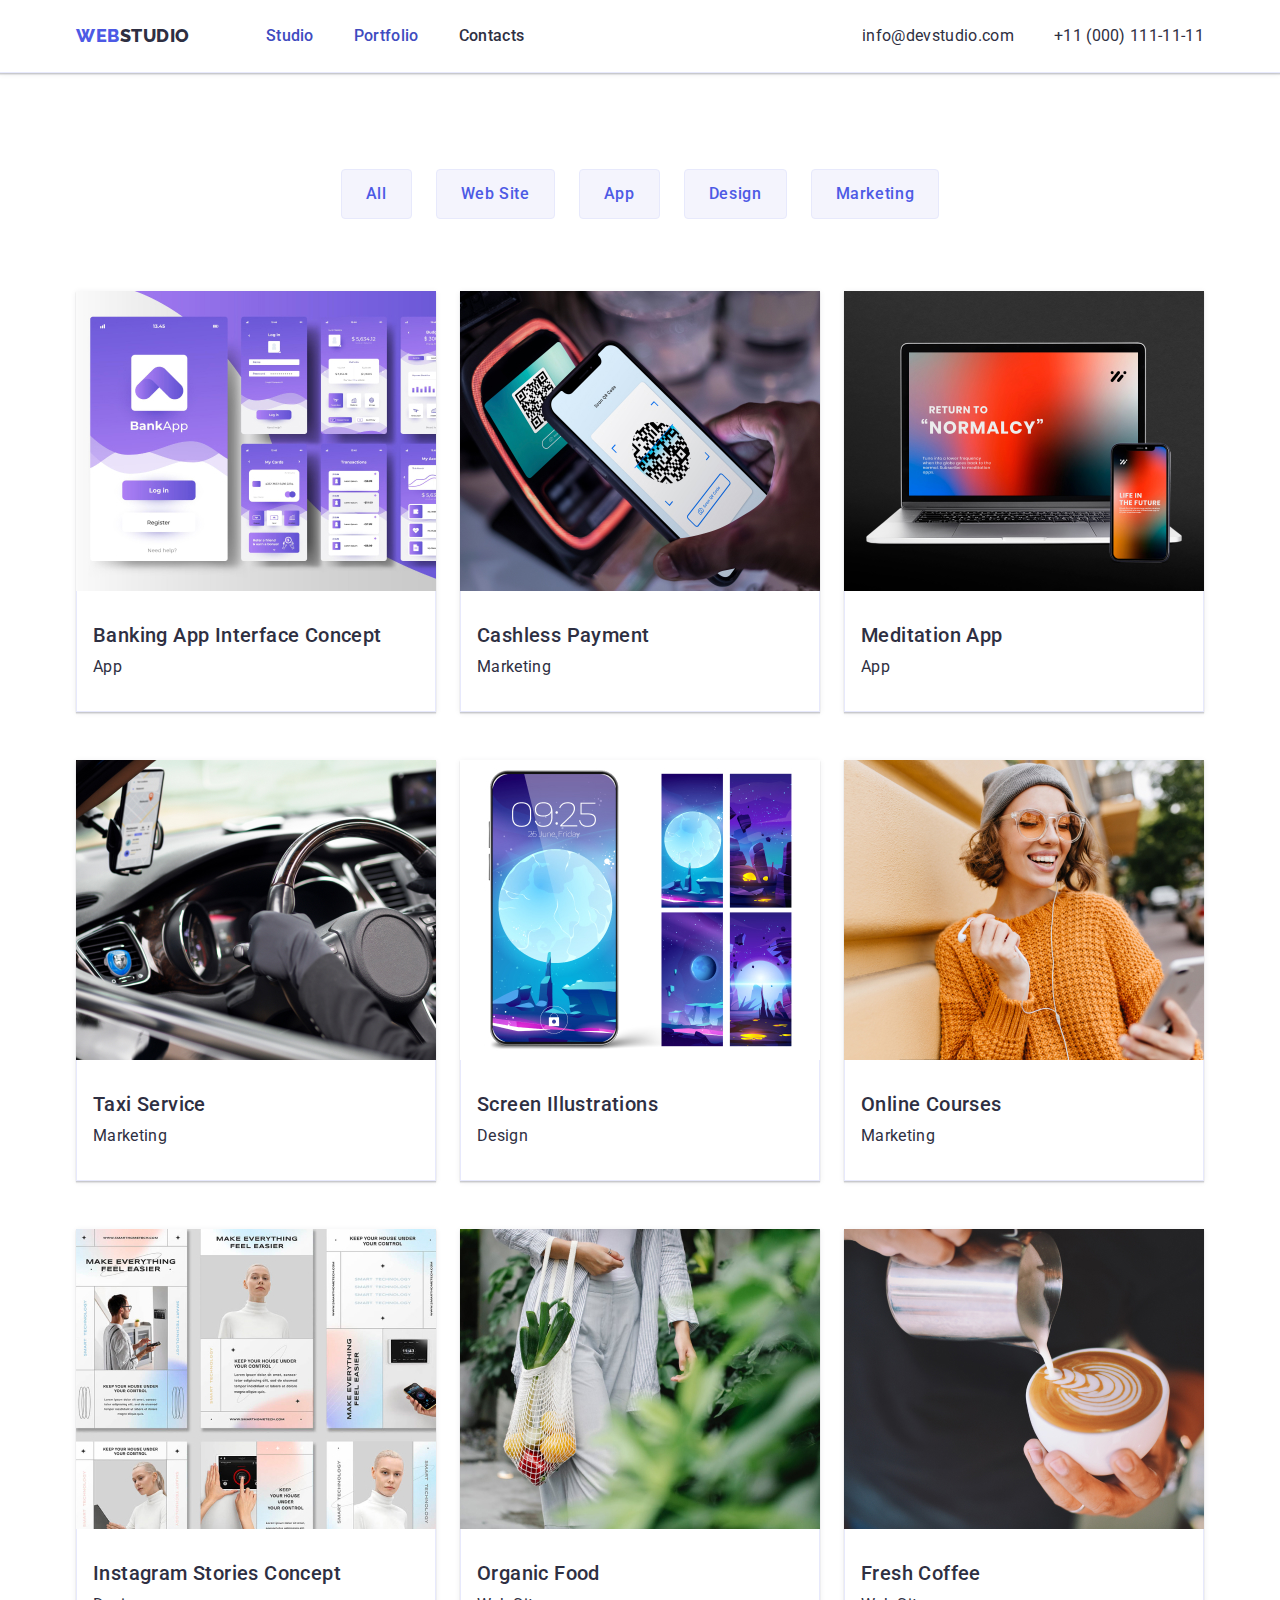
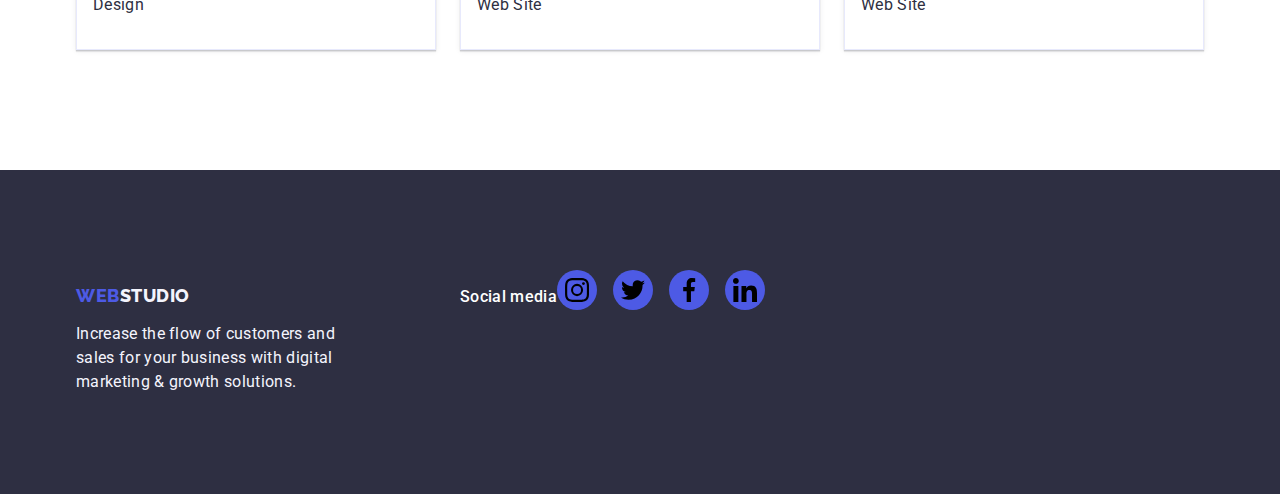
==== commit 362006bc: "up" ====
--- a/portfolio.html
+++ b/portfolio.html
@@ -291,7 +291,7 @@
                 href="#"
                 class="social-list-item-link social-list-item-link-footer"
               >
-                <svg class="lol-icon" width="24" height="24">
+                <svg class="socials-item-footer" width="24" height="24">
                   <use href="./images/defs.svg#icon-instagram"></use></svg
               ></a>
             </li>
@@ -300,7 +300,7 @@
                 href="#"
                 class="social-list-item-link social-list-item-link-footer"
               >
-                <svg class="lol-icon" width="24" height="24">
+                <svg class="socials-item-footer" width="24" height="24">
                   <use href="./images/defs.svg#icon-twitter"></use></svg
               ></a>
             </li>
@@ -309,7 +309,7 @@
                 href="#"
                 class="social-list-item-link social-list-item-link-footer"
               >
-                <svg class="lol-icon" width="24" height="24">
+                <svg class="socials-item-footer" width="24" height="24">
                   <use href="./images/defs.svg#icon-facebook"></use></svg
               ></a>
             </li>
@@ -318,7 +318,7 @@
                 href="#"
                 class="social-list-item-link social-list-item-link-footer"
               >
-                <svg class="lol-icon" width="24" height="24">
+                <svg class="socials-item-footer" width="24" height="24">
                   <use href="./images/defs.svg#icon-linkedin"></use></svg
               ></a>
             </li>
--- a/css/styles.css
+++ b/css/styles.css
@@ -158,7 +158,7 @@
  
  .site-nav {
    display: flex;}
-   /* margin-left: 76px;*/ }
+   /* margin-left: 76px;*/ 
  
  
  .site-nav .item {
@@ -186,7 +186,7 @@
  
    color: var(--Dark-NAVY-BLUE);
    transition: color  250ms cubic-bezier(0.4, 0, 0.2, 1);
-  }
+  }*/
  
  .site-nav .link:hover,
  .site-nav .link:focus {
@@ -198,7 +198,7 @@
  }
  
  
- .current::after {
+/*.current::after {
    position: absolute;
    content: '';
    
@@ -210,7 +210,7 @@
    bottom: -1px;
    border-radius: 2px;
    left: 0;
- }
+ }*/
  
  .menu-link {
    position: relative;
@@ -225,7 +225,21 @@
  .menu-link:focus {
    color: var(--Pressed-State-OCEAN);
  }
- 
+ .menu-link:hover::after {
+  transform: scale(1);}
+  .menu-link::after {
+    content: '';
+    display: block;
+    position: absolute;
+    width: 100%;
+    height: 4px;
+    left: 0px;
+    bottom: -1px;
+    background: #404bbf;
+    border-radius: 2px;
+    transform: scaleX(0);
+    transition: transform 250ms cubic-bezier(0.4, 0, 0.2, 1);
+ }
  .current {
    color: var(--Pressed-State-OCEAN);
  }
@@ -701,7 +715,9 @@
       }
   .lol{ fill: #f4f4fd ;   }
    .company-lol{ fill: currentColor;}
-   
+   .lol-icon{
+    
+   }
  .section-title-people{
    display: flex;
    flex-wrap: wrap;
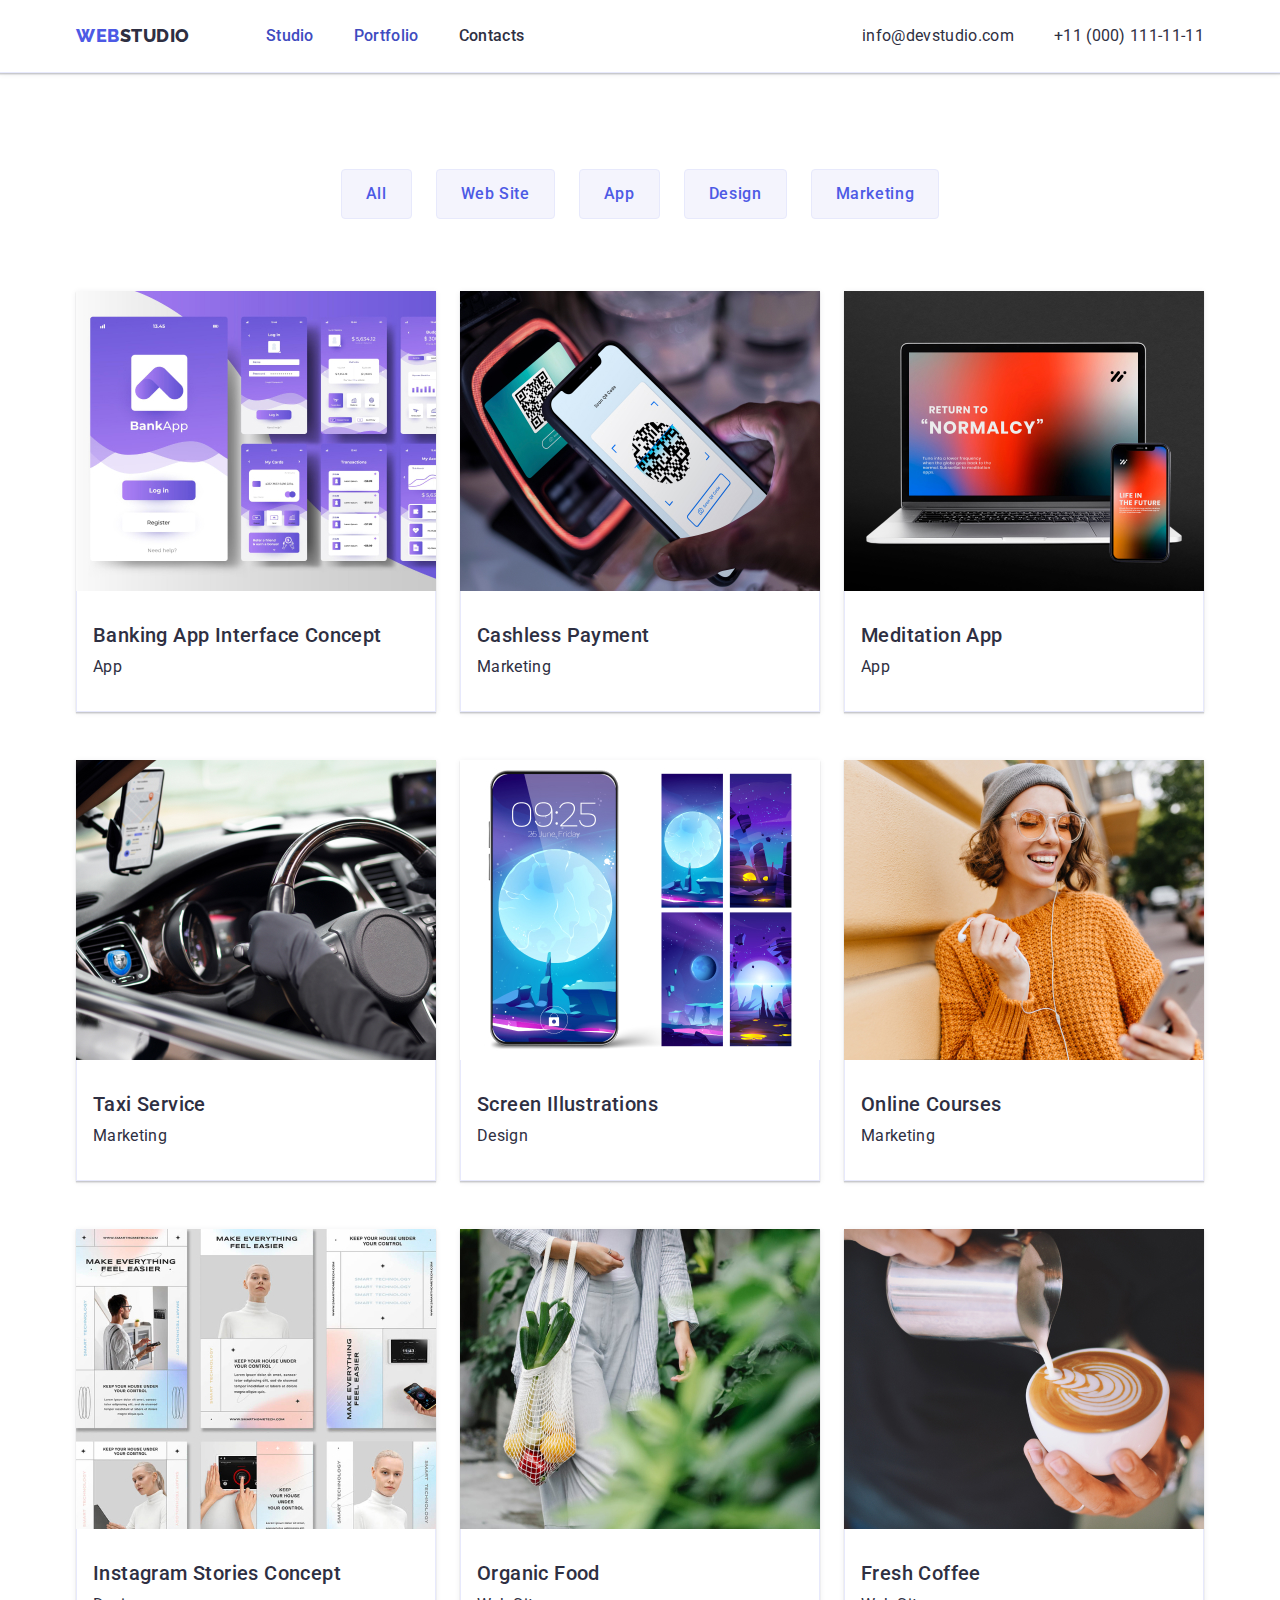
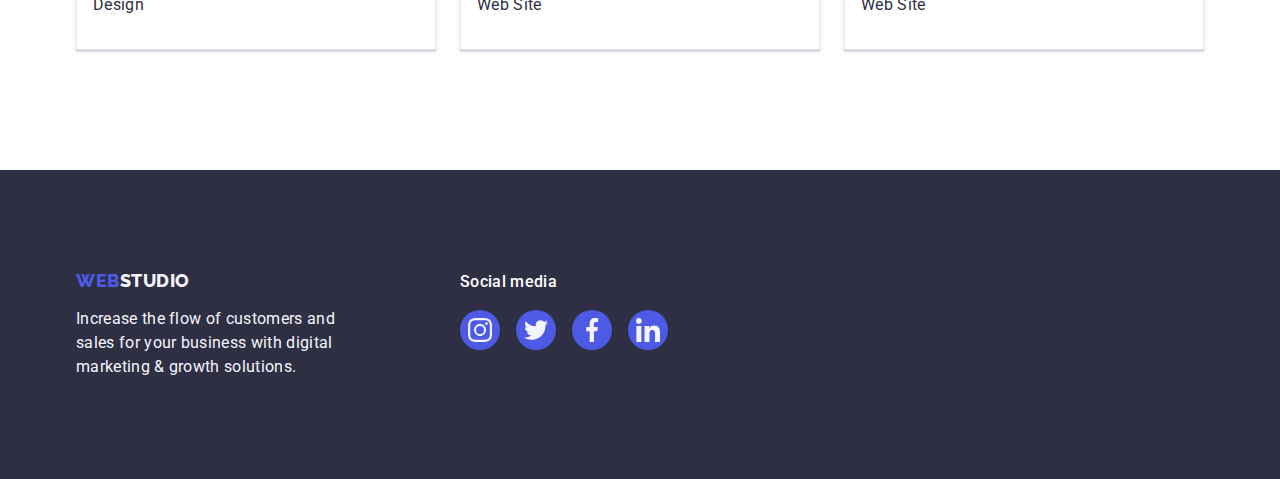
==== commit 2562f50d: "up" ====
--- a/portfolio.html
+++ b/portfolio.html
@@ -283,42 +283,54 @@
             digital marketing & growth solutions.
           </p>
         </div>
-        <div class="footer-container">
-          <p class="media">Social media</p>
-          <ul class="social-list list">
-            <li class="social-list-item">
+        <div class="footer-container-two">
+          <p class="footer-social-text">Social media</p>
+          <ul class="socials-footer list">
+            <li class="socials-item-footer">
               <a
-                href="#"
-                class="social-list-item-link social-list-item-link-footer"
-              >
-                <svg class="socials-item-footer" width="24" height="24">
+                class="socials-link-footer link"
+                href="https://instagram.com"
+                target="_blank"
+                rel="noopener noreferrer"
+                aria-label="instagram icon"
+              >
+                <svg class="social-icon-footer" width="24" height="24">
                   <use href="./images/defs.svg#icon-instagram"></use></svg
               ></a>
             </li>
-            <li class="social-list-item">
+            <li class="socials-item-footer">
               <a
-                href="#"
-                class="social-list-item-link social-list-item-link-footer"
-              >
-                <svg class="socials-item-footer" width="24" height="24">
+                class="socials-link-footer link"
+                href="https://twitter.com"
+                target="_blank"
+                rel="noopener noreferrer"
+                aria-label="Twitter icon"
+              >
+                <svg class="social-icon-footer" width="24" height="24">
                   <use href="./images/defs.svg#icon-twitter"></use></svg
               ></a>
             </li>
-            <li class="social-list-item">
+            <li class="socials-item-footer">
               <a
-                href="#"
-                class="social-list-item-link social-list-item-link-footer"
-              >
-                <svg class="socials-item-footer" width="24" height="24">
+                class="socials-link-footer link"
+                href="https://facebook.com"
+                target="_blank"
+                rel="noopener noreferrer"
+                aria-label="Facebook icon"
+              >
+                <svg class="social-icon-footer" width="24" height="24">
                   <use href="./images/defs.svg#icon-facebook"></use></svg
               ></a>
             </li>
-            <li class="social-list-item">
+            <li class="socials-item-footer">
               <a
-                href="#"
-                class="social-list-item-link social-list-item-link-footer"
-              >
-                <svg class="socials-item-footer" width="24" height="24">
+                class="socials-link-footer link"
+                href="https://linkedin.com"
+                target="_blank"
+                rel="noopener noreferrer"
+                aria-label="Linkedin icon"
+              >
+                <svg class="social-icon-footer" width="24" height="24">
                   <use href="./images/defs.svg#icon-linkedin"></use></svg
               ></a>
             </li>
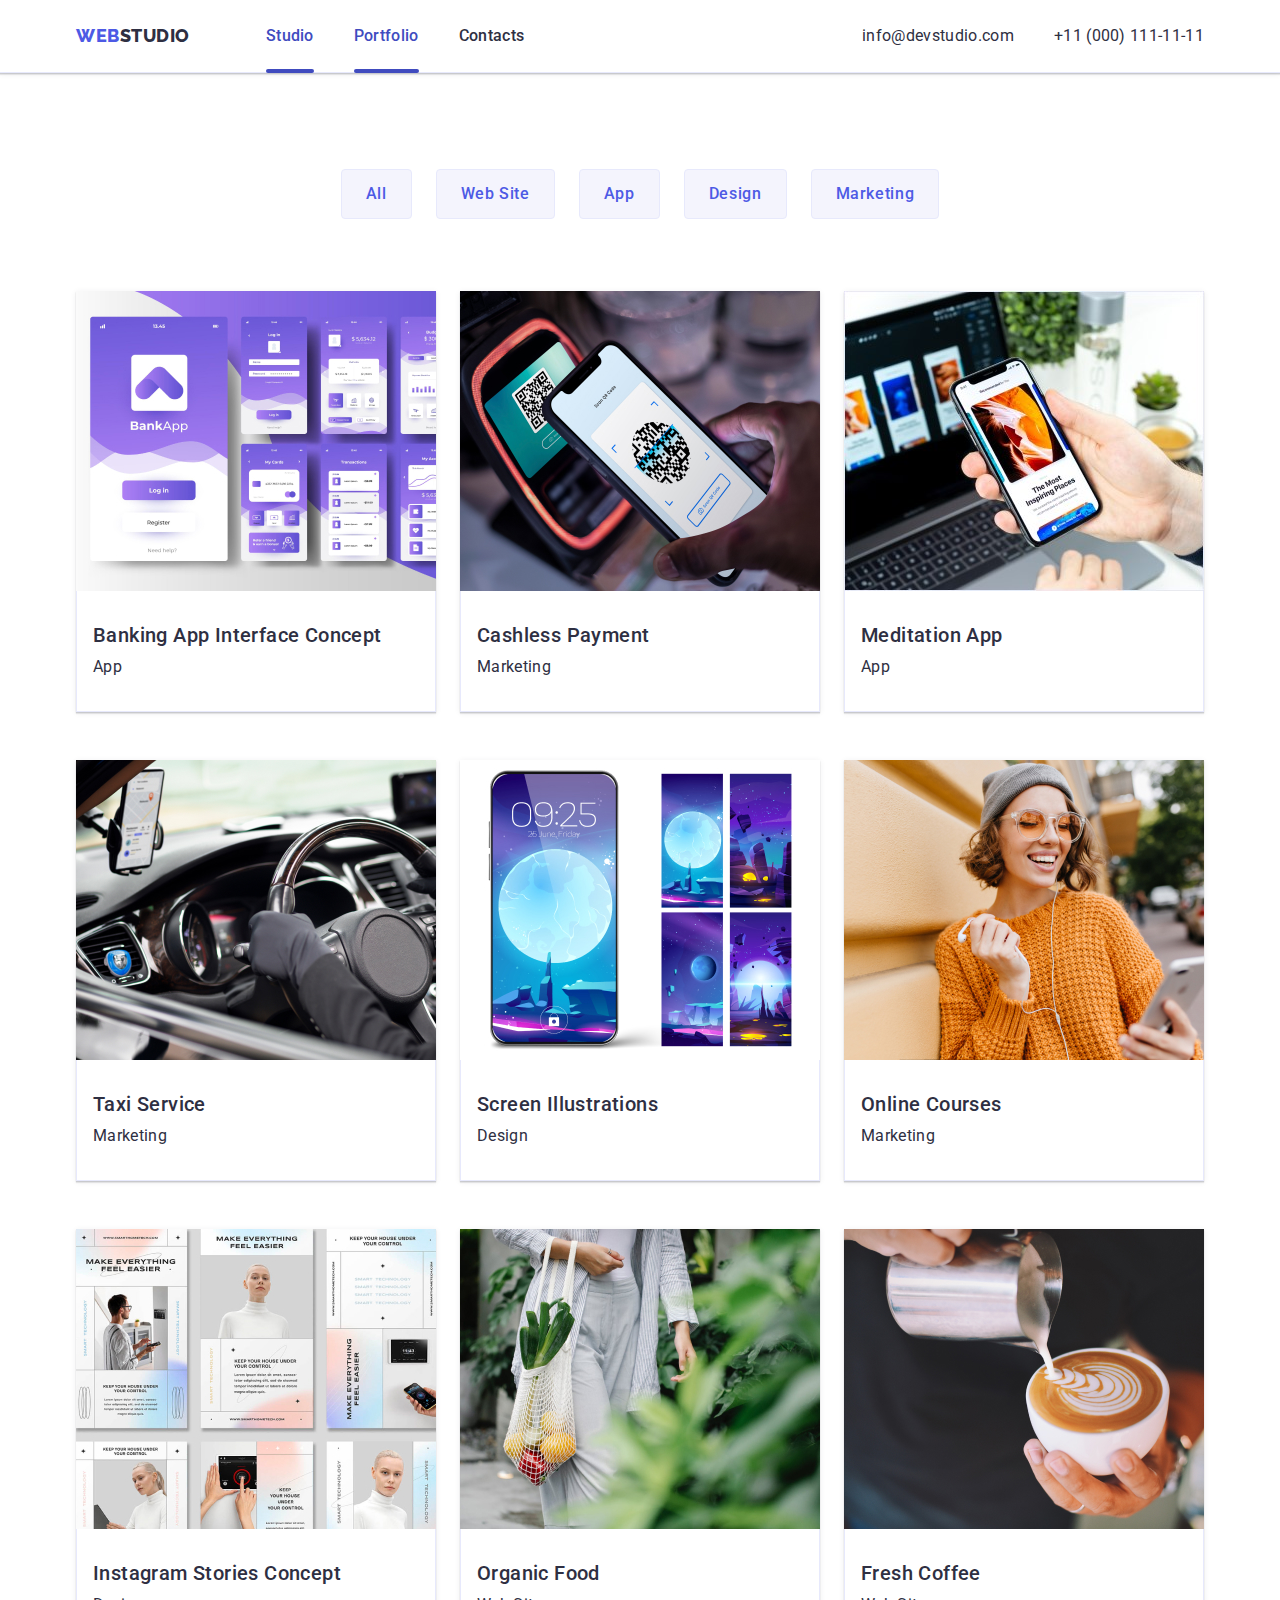
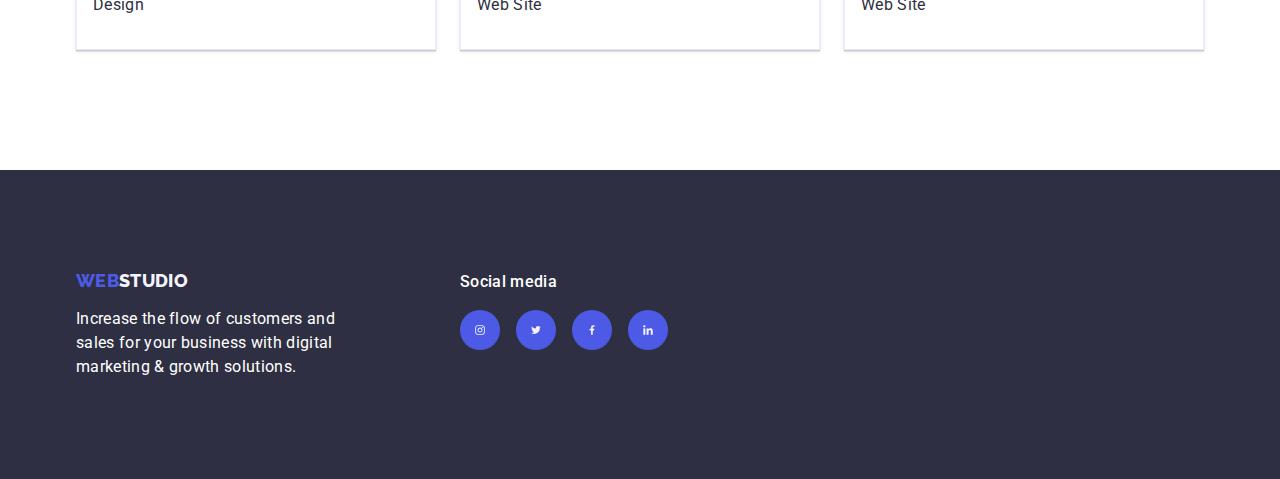
==== commit 53d3b36c: "up" ====
--- a/portfolio.html
+++ b/portfolio.html
@@ -1,27 +1,27 @@
 <!DOCTYPE html>
 <html lang="en">
   <head>
-    <meta charset="UTF-8" />
-    <meta http-equiv="X-UA-Compatible" content="IE=edge" />
-    <meta name="viewport" content="width=device-width, initial-scale=1.0" />
-    <title>Document</title>
-    <link rel="preconnect" href="https://fonts.googleapis.com" />
-    <link rel="preconnect" href="https://fonts.gstatic.com" crossorigin />
+    <meta charset="UTF-8">
+    <meta http-equiv="X-UA-Compatible" content="IE=edge">
+    <meta name="viewport" content="width=device-width, initial-scale=1.0">
+    <title>WebStudio</title>
+    <link rel="preconnect" href="https://fonts.googleapis.com">
+    <link rel="preconnect" href="https://fonts.gstatic.com" crossorigin>
     <link
       href="https://fonts.googleapis.com/css2?family=Raleway:wght@800&family=Roboto:wght@400;500;700&display=swap"
-      rel="stylesheet"
-    />
+      rel="stylesheet">
     <link
       rel="stylesheet"
-      href="https://cdn.jsdelivr.net/npm/modern-normalize@1.1.0/modern-normalize.min.css"
-    />
-    <link rel="stylesheet" href="./css/styles.css" />
+      href="https://cdnjs.cloudflare.com/ajax/libs/modern-normalize/1.1.0/modern-normalize.min.css">
+    <link rel="stylesheet" href="./css/styles.css">
   </head>
+
   <body>
-    <!--шапка-->
-    <header class="header">
-      <div class="container page-header-container">
-        <nav class="navigation">
+    <!-- header section  -->
+
+    <header class="page-header">
+      <div class="container main-nav">
+        <nav class="main-nav">
           <a
             href="./index.html"
             target="_self"
@@ -34,15 +34,14 @@
               <a href="./studio.html" class="menu-link current link">Studio</a>
             </li>
             <li class="item site-nav-item">
-              <a href="./portfolio.html" class="menu-link current link"
-                >Portfolio</a
-              >
+              <a href="./portfolio.html" class="menu-link current link">Portfolio</a>
             </li>
             <li class="item site-nav-item">
               <a href="./contacts.html" class="menu-link link">Contacts</a>
             </li>
           </ul>
         </nav>
+
         <address class="contacts">
           <ul class="contact-info list">
             <li class="contact-item">
@@ -59,20 +58,28 @@
         </address>
       </div>
     </header>
-    <!-- ТЕЛО---->
-    <main class="portfolio">
-      <section class="portfolio-filter">
+
+    <!-- main section starts here  -->
+
+    <main>
+      <section class="section-portfolio">
         <div class="container">
-          <h1 class="section-title-hidden visually-hidden">Our projects</h1>
-          <ul class="site-nav-list list">
-            <li><button class="button-filter" type="button">All</button></li>
-            <li>
-              <button class="button-filter" type="button">Web Site</button>
-            </li>
-            <li><button class="button-filter" type="button">App</button></li>
-            <li><button class="button-filter" type="button">Design</button></li>
-            <li>
-              <button class="button-filter" type="button">Marketing</button>
+          <h1 hidden class="visually-hidden">Portfolio</h1>
+          <ul class="portfolio-buttons list">
+            <li class="portfolio-btn">
+              <button type="button" class="button primary">All</button>
+            </li>
+            <li class="portfolio-btn">
+              <button type="button" class="button primary">Web Site</button>
+            </li>
+            <li class="portfolio-btn">
+              <button type="button" class="button primary">App</button>
+            </li>
+            <li class="portfolio-btn">
+              <button type="button" class="button primary">Design</button>
+            </li>
+            <li class="portfolio-btn">
+              <button type="button" class="button primary">Marketing</button>
             </li>
           </ul>
 
@@ -80,18 +87,14 @@
             <li class="project-item">
               <a class="portfolio-card link" href="">
                 <div class="card-overlay-wrapper">
-                  <img
-                    class="card-img"
-                    src="./images/img11.jpg"
-                    alt="banking-app interface"
-                    width="360"
-                  />
-                  <p class="card-overlay card-overlay-text">
-                    14 Stylish and User-Friendly App Design Concepts · Task
-                    Manager App · Calorie Tracker App · Exotic Fruit Ecommerce
-                    App · Cloud Storage App
-                  </p>
-                </div>
+                <img
+                  class="card-img"
+                  src="./images/banking-app.jpg"
+                  alt="banking-app interface"
+                  width="360">
+                  <p class="card-overlay card-overlay-text">14 Stylish and User-Friendly App Design Concepts · Task Manager App · Calorie Tracker App · Exotic Fruit Ecommerce App · Cloud Storage App
+                  </p>
+                  </div>
                 <div class="card-content">
                   <h2 class="card-heading">Banking App Interface Concept</h2>
                   <p class="card-text">App</p>
@@ -101,18 +104,14 @@
             <li class="project-item">
               <a class="portfolio-card link" href="">
                 <div class="card-overlay-wrapper">
-                  <img
-                    class="card-img"
-                    src="./images/img12.jpg"
-                    alt="Cashless Payment"
-                    width="360"
-                  />
-                  <p class="card-overlay card-overlay-text">
-                    14 Stylish and User-Friendly App Design Concepts · Task
-                    Manager App · Calorie Tracker App · Exotic Fruit Ecommerce
-                    App · Cloud Storage App
-                  </p>
-                </div>
+                <img
+                  class="card-img"
+                  src="./images/Cashless-Payment.jpg"
+                  alt="Cashless Payment"
+                  width="360">
+                  <p class="card-overlay card-overlay-text">14 Stylish and User-Friendly App Design Concepts · Task Manager App · Calorie Tracker App · Exotic Fruit Ecommerce App · Cloud Storage App
+                  </p>
+                  </div>
                 <div class="card-content">
                   <h2 class="card-heading">Cashless Payment</h2>
                   <p class="card-text">Marketing</p>
@@ -122,18 +121,14 @@
             <li class="project-item">
               <a class="portfolio-card link" href="">
                 <div class="card-overlay-wrapper">
-                  <img
-                    class="card-img"
-                    src="./images/img13.jpg"
-                    alt="Laptop with smartphone"
-                    width="360"
-                  />
-                  <p class="card-overlay card-overlay-text">
-                    14 Stylish and User-Friendly App Design Concepts · Task
-                    Manager App · Calorie Tracker App · Exotic Fruit Ecommerce
-                    App · Cloud Storage App
-                  </p>
-                </div>
+                <img
+                  class="card-img"
+                  src="./images/IphoneMac.jpg"
+                  alt="Laptop with smartphone"
+                  width="360">
+                  <p class="card-overlay card-overlay-text">14 Stylish and User-Friendly App Design Concepts · Task Manager App · Calorie Tracker App · Exotic Fruit Ecommerce App · Cloud Storage App
+                  </p>
+                  </div>
                 <div class="card-content">
                   <h2 class="card-heading">Meditation App</h2>
                   <p class="card-text">App</p>
@@ -143,16 +138,12 @@
             <li class="project-item">
               <a class="portfolio-card link" href="">
                 <div class="card-overlay-wrapper">
-                  <img
-                    class="card-img"
-                    src="./images/img14.jpg"
-                    alt="car driving weel"
-                    width="360"
-                  />
-                  <p class="card-overlay card-overlay-text">
-                    14 Stylish and User-Friendly App Design Concepts · Task
-                    Manager App · Calorie Tracker App · Exotic Fruit Ecommerce
-                    App · Cloud Storage App
+                <img
+                  class="card-img"
+                  src="./images/Taxi-Service.jpg"
+                  alt="car driving weel"
+                  width="360">
+                  <p class="card-overlay card-overlay-text">14 Stylish and User-Friendly App Design Concepts · Task Manager App · Calorie Tracker App · Exotic Fruit Ecommerce App · Cloud Storage App
                   </p>
                 </div>
                 <div class="card-content">
@@ -164,18 +155,14 @@
             <li class="project-item">
               <a class="portfolio-card link" href="">
                 <div class="card-overlay-wrapper">
-                  <img
-                    class="card-img"
-                    src="./images/img15.jpg"
-                    alt="Mobile screen"
-                    width="360"
-                  />
-                  <p class="card-overlay card-overlay-text">
-                    14 Stylish and User-Friendly App Design Concepts · Task
-                    Manager App · Calorie Tracker App · Exotic Fruit Ecommerce
-                    App · Cloud Storage App
-                  </p>
-                </div>
+                <img
+                  class="card-img"
+                  src="./images/Screen-Illustration.jpg"
+                  alt="Mobile screen"
+                  width="360">
+                  <p class="card-overlay card-overlay-text">14 Stylish and User-Friendly App Design Concepts · Task Manager App · Calorie Tracker App · Exotic Fruit Ecommerce App · Cloud Storage App
+                  </p>
+                  </div>
                 <div class="card-content">
                   <h2 class="card-heading">Screen Illustrations</h2>
                   <p class="card-text">Design</p>
@@ -185,18 +172,14 @@
             <li class="project-item">
               <a class="portfolio-card link" href="">
                 <div class="card-overlay-wrapper">
-                  <img
-                    class="card-img"
-                    src="./images/img16.jpg"
-                    alt="Girl with an Iphone"
-                    width="360"
-                  />
-                  <p class="card-overlay card-overlay-text">
-                    14 Stylish and User-Friendly App Design Concepts · Task
-                    Manager App · Calorie Tracker App · Exotic Fruit Ecommerce
-                    App · Cloud Storage App
-                  </p>
-                </div>
+                <img
+                  class="card-img"
+                  src="./images/Online-Courses.jpg"
+                  alt="Girl with an Iphone"
+                  width="360">
+                  <p class="card-overlay card-overlay-text">14 Stylish and User-Friendly App Design Concepts · Task Manager App · Calorie Tracker App · Exotic Fruit Ecommerce App · Cloud Storage App
+                  </p>
+                  </div>
                 <div class="card-content">
                   <h2 class="card-heading">Online Courses</h2>
                   <p class="card-text">Marketing</p>
@@ -206,18 +189,14 @@
             <li class="project-item">
               <a class="portfolio-card link" href="">
                 <div class="card-overlay-wrapper">
-                  <img
-                    class="card-img"
-                    src="./images/img17.jpg"
-                    alt="Instagram screens of mobile app"
-                    width="360"
-                  />
-                  <p class="card-overlay card-overlay-text">
-                    14 Stylish and User-Friendly App Design Concepts · Task
-                    Manager App · Calorie Tracker App · Exotic Fruit Ecommerce
-                    App · Cloud Storage App
-                  </p>
-                </div>
+                <img
+                  class="card-img"
+                  src="./images/Instagram-Storis-Concept.jpg"
+                  alt="Instagram screens of mobile app"
+                  width="360">
+                  <p class="card-overlay card-overlay-text">14 Stylish and User-Friendly App Design Concepts · Task Manager App · Calorie Tracker App · Exotic Fruit Ecommerce App · Cloud Storage App
+                  </p>
+                  </div>
                 <div class="card-content">
                   <h2 class="card-heading">Instagram Stories Concept</h2>
                   <p class="card-text">Design</p>
@@ -227,18 +206,14 @@
             <li class="project-item">
               <a class="portfolio-card link" href="">
                 <div class="card-overlay-wrapper">
-                  <img
-                    class="card-img"
-                    src="./images/img18.jpg"
-                    alt="girl with a bag"
-                    width="360"
-                  />
-                  <p class="card-overlay card-overlay-text">
-                    14 Stylish and User-Friendly App Design Concepts · Task
-                    Manager App · Calorie Tracker App · Exotic Fruit Ecommerce
-                    App · Cloud Storage App
-                  </p>
-                </div>
+                <img
+                  class="card-img"
+                  src="./images/Organic-Food.jpg"
+                  alt="girl with a bag"
+                  width="360">
+                  <p class="card-overlay card-overlay-text">14 Stylish and User-Friendly App Design Concepts · Task Manager App · Calorie Tracker App · Exotic Fruit Ecommerce App · Cloud Storage App
+                  </p>
+                  </div>
                 <div class="card-content">
                   <h2 class="card-heading">Organic Food</h2>
                   <p class="card-text">Web Site</p>
@@ -248,18 +223,14 @@
             <li class="project-item">
               <a class="portfolio-card link" href="">
                 <div class="card-overlay-wrapper">
-                  <img
-                    class="card-img"
-                    src="./images/img19.jpg"
-                    alt="bartender making a cup of Coffee"
-                    width="360"
-                  />
-                  <p class="card-overlay card-overlay-text">
-                    14 Stylish and User-Friendly App Design Concepts · Task
-                    Manager App · Calorie Tracker App · Exotic Fruit Ecommerce
-                    App · Cloud Storage App
-                  </p>
-                </div>
+                <img
+                  class="card-img"
+                  src="./images/Fresh-Coffe.jpg"
+                  alt="bartender making a cup of Coffee"
+                  width="360">
+                  <p class="card-overlay card-overlay-text">14 Stylish and User-Friendly App Design Concepts · Task Manager App · Calorie Tracker App · Exotic Fruit Ecommerce App · Cloud Storage App
+                  </p>
+                  </div>
                 <div class="card-content">
                   <h2 class="card-heading">Fresh Coffee</h2>
                   <p class="card-text">Web Site</p>
@@ -270,33 +241,39 @@
         </div>
       </section>
     </main>
-    <!--ПОДВАЛ-->
-    <footer class="footer">
-      <div class="container container-footer">
-        <div class="logo-footer-container">
-          <a href="./index.html" class="logo-footer link"
-            >Web<span class="span-two">Studio</span></a
-          >
-
-          <p class="target">
+
+    <!-- section footer is  starts here -->
+    <footer class="section-footer">
+      <div class="container footer-container">
+        <div class="footer-container-one">
+          <a
+            class="logo-down"
+            href="./index.html"
+            target="_self"
+            rel="noopener nofollow noreferrer"
+            ><span class="accent">web</span
+            ><span class="logo-studio">studio</span></a>
+          <p class="footer-description">
             Increase the flow of customers and sales for your business with
             digital marketing & growth solutions.
           </p>
         </div>
+
         <div class="footer-container-two">
           <p class="footer-social-text">Social media</p>
           <ul class="socials-footer list">
             <li class="socials-item-footer">
               <a
-                class="socials-link-footer link"
+                class="socials-link-footer"
                 href="https://instagram.com"
                 target="_blank"
                 rel="noopener noreferrer"
-                aria-label="instagram icon"
+                aria-label="Instagram icon"
               >
                 <svg class="social-icon-footer" width="24" height="24">
-                  <use href="./images/defs.svg#icon-instagram"></use></svg
-              ></a>
+                  <use href="./images/icons.svg#icon-instagram"></use>
+                </svg>
+              </a>
             </li>
             <li class="socials-item-footer">
               <a
@@ -307,8 +284,9 @@
                 aria-label="Twitter icon"
               >
                 <svg class="social-icon-footer" width="24" height="24">
-                  <use href="./images/defs.svg#icon-twitter"></use></svg
-              ></a>
+                  <use href="./images/icons.svg#icon-twitter"></use>
+                </svg>
+              </a>
             </li>
             <li class="socials-item-footer">
               <a
@@ -319,20 +297,22 @@
                 aria-label="Facebook icon"
               >
                 <svg class="social-icon-footer" width="24" height="24">
-                  <use href="./images/defs.svg#icon-facebook"></use></svg
-              ></a>
+                  <use href="./images/icons.svg#icon-facebook"></use>
+                </svg>
+              </a>
             </li>
             <li class="socials-item-footer">
               <a
-                class="socials-link-footer link"
+                class="socials-link-footer"
                 href="https://linkedin.com"
                 target="_blank"
                 rel="noopener noreferrer"
                 aria-label="Linkedin icon"
               >
                 <svg class="social-icon-footer" width="24" height="24">
-                  <use href="./images/defs.svg#icon-linkedin"></use></svg
-              ></a>
+                  <use href="./images/icons.svg#icon-linkedin"></use>
+                </svg>
+              </a>
             </li>
           </ul>
         </div>
--- a/css/styles.css
+++ b/css/styles.css
@@ -1,13 +1,4 @@
-:root 
-{
---main-font: 'Roboto', sans-serif;
---secondary-font: "Raleway", sans-serif;
---primary-text-color: #2e2f42;
-  --secondary-text-color: #434455;
-  --text-color-hover: #4d5ae5;
-  --accent-color: #404bbf;
-  --background-color: #ffffff;
-  --background-btn-filters: #f4f4fd;
+:root {
   --Primary-Brand-IRIS: #4d5ae5;
   --Pressed-State-OCEAN: #404bbf;
   --Dark-NAVY-BLUE: #2e2f42;
@@ -23,418 +14,243 @@
   --Body-Backgroung: #e5e5e5;
   --card-set-gap: 48px;
   --transition: 250ms cubic-bezier(0.4, 0, 0.2, 1);
-}
+  
+
+}
+
 body {
-   background: var(--White-background-WHITE);
-   color: var(--Text-SLATE);
-   font-family: Roboto, sans-serif;
-   font-size: 16px;
-   line-height: 1.5;
-   letter-spacing: 0.02em;
- }
- 
- h1,
- h2,
- h3,
- h4,
- p {
-   margin: 0;
-   margin-bottom: 0;
- }
- 
- .list {
-   list-style: none;
-   padding: 0;
-   margin: 0;
-   display: flex;
- }
- 
- .section {
-   padding-top: 120px;
-   padding-bottom: 120px;
- }
- 
- .link {
-   font-style: normal;
-   text-decoration: none;
- }
- 
- img {
-   display: block;
-   max-width: 100%;
-   height: auto;
- }
- 
- .visually-hidden {
-   position: absolute;
-   width: 1px;
-   height: 1px;
-   margin: -1px;
-   border: 0;
-   padding: 0;
- 
-   white-space: nowrap;
-   clip-path: inset(100%);
-   clip: rect(0 0 0 0);
-   overflow: hidden;
- }
- 
- 
-  
-   .container{
-   width: 1158px; 
-   margin-left: auto;  
-   margin-right: auto;
-   padding-left: 15px;
-   padding-right: 15px;
-   }
-   .page-header-container{
-      display:flex;
-      align-items: center;
-      justify-content:space-between ;
-   }
-  .navigation-item:hover,
-  .navigation-item:focus {
-   color: #404bbf;
-  }
-  
-
-
-  .navigation {
-   display:flex;
-   align-items: center;
-  }
-  .menu{
-   display:flex;
-   align-items: center;
-   margin-right: auto;
-   gap:40px;
-   
-  }
-  
-.navigation-link
-{padding: 24px 0 ;
-     font-weight: 500;
-   font-size: 16px;
-   line-height: 1.5;
-   display:block;
-   letter-spacing: 0.02em;
-   
-   color: #2E2F42;
-   }
-
-.navigation-link:hover,
-.navigation-link:focus {
-   color: #404bbf;
-}
-/* header */
-/*header css*/
-
-
- .logo-down {
-   color: var(--Dark-NAVY-BLUE);
- 
-   font-family: "Raleway", sans-serif;
-   font-weight: 800;
-   font-size: 18px;
-   line-height: 1.17;
- 
-   text-decoration: none;
-   text-transform: uppercase;
- 
-   margin-right: 76px;
-   display: inline-block;
-   margin-bottom: 16px;
- }
- 
- .accent {
-   color: var(--Primary-Brand-IRIS);
- }
- 
- .page-header-container {
-   display: flex;
-   align-items: center;
- }
- 
- .site-nav {
-   display: flex;}
-   /* margin-left: 76px;*/ 
- 
- 
- .site-nav .item {
-   margin-right: 40px;
- }
- 
- .site-nav .item:last-child {
-   margin-right: 0;
- }
- 
- .site-nav .link {
-   
-   display: block;
-   
-   padding-top: 24px;
-   padding-bottom: 24px;
- 
-   
-   font-weight: 500;
-   text-decoration: none;
- 
-   letter-spacing: 0.02em;
-   font-size: 16px;
-   line-height: 1.5;
- 
-   color: var(--Dark-NAVY-BLUE);
-   transition: color  250ms cubic-bezier(0.4, 0, 0.2, 1);
-  }*/
- 
- .site-nav .link:hover,
- .site-nav .link:focus {
-   color: var(--Pressed-State-OCEAN);
- }
- 
- .site-nav .link.current {
-   color: var(--Pressed-State-OCEAN);
- }
- 
- 
-/*.current::after {
-   position: absolute;
-   content: '';
-   
- 
-   display: block;
-   width: 100%;
-   height: 4px;
-   background-color: var(--Pressed-State-OCEAN);
-   bottom: -1px;
-   border-radius: 2px;
-   left: 0;
- }*/
- 
- .menu-link {
-   position: relative;
-   display: block;
-   color: var(--Dark-NAVY-BLUE);
-   transition-property: color;
-   transition-duration: var(--transition);
-   transition-timing-function: var(--transition);
- }
- 
- .menu-link:hover,
- .menu-link:focus {
-   color: var(--Pressed-State-OCEAN);
- }
- .menu-link:hover::after {
-  transform: scale(1);}
-  .menu-link::after {
-    content: '';
-    display: block;
-    position: absolute;
-    width: 100%;
-    height: 4px;
-    left: 0px;
-    bottom: -1px;
-    background: #404bbf;
-    border-radius: 2px;
-    transform: scaleX(0);
-    transition: transform 250ms cubic-bezier(0.4, 0, 0.2, 1);
- }
- .current {
-   color: var(--Pressed-State-OCEAN);
- }
- 
- 
- .contact-info .link:hover,
- .contact-info .link:focus {
-   color: var(--Pressed-State-OCEAN);
- }
- .contact-info .link {
-   color: var(--Dark-NAVY-BLUE);
-   transition: color var(--transition);
-   
- 
-   font-weight: 400;
-   font-size: 16px;
-   line-height: 1.5;
-   letter-spacing: 0.02em;
-   text-decoration: none;
-   font-style: normal;
- 
-   padding-top: 24px;
-   padding-bottom: 24px;
-   display: flex;
- }
- 
- .contacts {
-   font-style: normal;
-   margin-left: auto;
- }
- 
- .contact-info:last-child {
-   margin-right: 0;
- }
- .contact-info {
-   gap: 40px;
- }
- 
- .page-header {
-   border-top: none;
-   border-bottom: 1px solid var(--Accent-CORNFLOWER);
-   box-shadow: 0px 2px 1px rgba(46, 47, 66, 0.08),
-     0px 1px 1px rgba(46, 47, 66, 0.16), 0px 1px 6px rgba(46, 47, 66, 0.08);
- }
- 
- .address-info {
-   color: var(--Text-SLATE);
- 
-   font-weight: 400;
-   font-size: 16px;
-   line-height: 1.5;
-   letter-spacing: 0.02em;
- }
- 
- .address-item {
-   display: flex;
- }
- 
-
-.header{ 
-   
-   border-bottom: 1px solid #e7e9fc ;
-   box-shadow:0px 2px 1px rgba(46, 47, 66, 0.08), 0px 1px 1px rgba(46, 47, 66, 0.16), 0px 1px 6px rgba(46, 47, 66, 0.08); 
-}
-
-
-.logo{
-   margin-right: 76px;
-  
-   font-family: "Raleway", sans-serif;
+  background: var(--White-background-WHITE);
+  color: var(--Text-SLATE);
+  font-family: Roboto, sans-serif;
+  font-size: 16px;
+  line-height: 1.5;
+  letter-spacing: 0.02em;
+}
+
+h1,
+h2,
+h3,
+h4,
+p {
+  margin: 0;
+  margin-bottom: 0;
+}
+
+.list {
+  list-style: none;
+  padding: 0;
+  margin: 0;
+  display: flex;
+}
+
+.section {
+  padding-top: 120px;
+  padding-bottom: 120px;
+}
+
+.link {
+  font-style: normal;
+  text-decoration: none;
+}
+
+img {
+  display: block;
+  max-width: 100%;
+  height: auto;
+}
+
+.visually-hidden {
+  position: absolute;
+  width: 1px;
+  height: 1px;
+  margin: -1px;
+  border: 0;
+  padding: 0;
+
+  white-space: nowrap;
+  clip-path: inset(100%);
+  clip: rect(0 0 0 0);
+  overflow: hidden;
+}
+
+
+
+/* header css */
+
+.logo {
+  color: var(--Dark-NAVY-BLUE);
+
+  font-family: "Raleway", sans-serif;
   font-weight: 800;
   font-size: 18px;
   line-height: 1.17;
 
   text-decoration: none;
   text-transform: uppercase;
-    display: inline-block;
+
+  margin-right: 76px;
+  display: inline-block;
   letter-spacing: 0.03em;
-/*
-color: #4D5AE5;
-*/color: #2e2f42;
-}
-
-
-.span-one
-{
-   font-family: 'Raleway';
-   font-style: normal;
-   font-weight: 800;
-   font-size: 18px;
-   line-height: 1.17;
-   letter-spacing: 0.03em;
-   text-transform: uppercase ;
+}
+
+.logo-down {
+  color: var(--Dark-NAVY-BLUE);
+
+  font-family: "Raleway", sans-serif;
+  font-weight: 800;
+  font-size: 18px;
+  line-height: 1.17;
+
+  text-decoration: none;
+  text-transform: uppercase;
+
+  margin-right: 76px;
+  display: inline-block;
+  margin-bottom: 16px;
+}
+
+.accent {
+  color: var(--Primary-Brand-IRIS);
+}
+
+.main-nav {
+  display: flex;
+  align-items: center;
+}
+
+.site-nav {
+  display: flex;
+  /* margin-left: 76px; */
+}
+
+.site-nav .item {
+  margin-right: 40px;
+}
+
+.site-nav .item:last-child {
+  margin-right: 0;
+}
+
+.site-nav .link {
   
-   color: #2E2F42;
-}
-.studio{
-   font-family: 'Roboto';
-   font-style: normal;
-   font-weight: 500;
-   font-size: 16px;
-   line-height: 1.5;
-   letter-spacing: 0.02em;
-   color: #2E2F42;
-}
-
-
-
-
-.contacts{
-   font-family: 'Roboto';
-font-style: normal;
-font-weight: 500;
-font-size: 16px;
-line-height: 1.5;
-letter-spacing: 0.02em;
-color: #2E2F42;
-
-}
-.adress{
-   font-style: normal ; 
-}
-
-.adress-link{
-         font-style: normal;
-       
-         font-weight: 400;
-        font-size: 16px;
-        line-height: 1.5;
-        letter-spacing: 0.02em;
-             color: #434455;
-        text-decoration: none;
-      }
-     
-
-.span-one{
-   
-font-family: 'Raleway';
-font-style: normal;
-font-weight: 800;
-font-size: 18px;
-line-height: 1.17;
-letter-spacing: 0.03em;
-text-transform: uppercase ;
-
-color: #2E2F42;
- 
-}
-.modal-button:hover,
-  .modal-button:focus {
-   background-color: #404BBF;
-         color: #FFFFFF;
-       } 
-       
-    
-.button{
-     color: var(--primary-white-color);
-     background: #4D5AE5;
-}
-
-   
-/* /!--hero--/ */
-/* /!--hero--/ */
-.hero
- {background-image:linear-gradient(rgba(46, 47, 66, 0.7), rgba(46, 47, 66, 0.7)),
-   url(../images/people-office.jpg);
-   background-repeat:no-repeat ;
-   background-position: center;
-   background-size: cover;
-   
-   max-width: 1440px;
-   text-align: center;
-   padding: 188px 0;
-   background-color:#2e2f42;
-}
-
-.hero-title{
-
-max-width: 496px;
-font-weight: 700;
-Font-size:56px;
-Line-height:1.07;
-margin: auto;
-letter-spacing: 0.02em;
-/*text-align: auto;*/
-color: #FFFFFF;
-margin:0 auto;
-max-width: 496px;
-margin-bottom: 48px;
-
-}
-
-
-
-* main container settings  */
+  display: block;
+  
+  padding-top: 24px;
+  padding-bottom: 24px;
+
+  
+  font-weight: 500;
+  text-decoration: none;
+
+  letter-spacing: 0.02em;
+  font-size: 16px;
+  line-height: 1.5;
+
+  color: var(--Dark-NAVY-BLUE);
+  transition: color var(--transition);
+ }
+
+.site-nav .link:hover,
+.site-nav .link:focus {
+  color: var(--Pressed-State-OCEAN);
+}
+
+.site-nav .link.current {
+  color: var(--Pressed-State-OCEAN);
+}
+
+
+.current::after {
+  position: absolute;
+  content: '';
+  
+
+  display: block;
+  width: 100%;
+  height: 4px;
+  background-color: var(--Pressed-State-OCEAN);
+  bottom: -1px;
+  border-radius: 2px;
+  left: 0;
+}
+
+.menu-link {
+  position: relative;
+  display: block;
+  color: var(--Dark-NAVY-BLUE);
+  transition-property: color;
+  transition-duration: var(--transition);
+  transition-timing-function: var(--transition);
+}
+
+.menu-link:hover,
+.menu-link:focus {
+  color: var(--Pressed-State-OCEAN);
+}
+
+.current {
+  color: var(--Pressed-State-OCEAN);
+}
+
+
+.contact-info .link:hover,
+.contact-info .link:focus {
+  color: var(--Pressed-State-OCEAN);
+}
+.contact-info .link {
+  color: var(--Dark-NAVY-BLUE);
+  transition: color var(--transition);
+  
+
+  font-weight: 400;
+  font-size: 16px;
+  line-height: 1.5;
+  letter-spacing: 0.02em;
+  text-decoration: none;
+  font-style: normal;
+
+  padding-top: 24px;
+  padding-bottom: 24px;
+  display: flex;
+}
+
+.contacts {
+  font-style: normal;
+  margin-left: auto;
+}
+
+.contact-info:last-child {
+  margin-right: 0;
+}
+.contact-info {
+  gap: 40px;
+}
+
+.page-header {
+  border-top: none;
+  border-bottom: 1px solid var(--Accent-CORNFLOWER);
+  box-shadow: 0px 2px 1px rgba(46, 47, 66, 0.08),
+    0px 1px 1px rgba(46, 47, 66, 0.16), 0px 1px 6px rgba(46, 47, 66, 0.08);
+}
+
+.address-info {
+  color: var(--Text-SLATE);
+
+  font-weight: 400;
+  font-size: 16px;
+  line-height: 1.5;
+  letter-spacing: 0.02em;
+}
+
+.address-item {
+  display: flex;
+}
+
+
+
+
+
+/* main container settings  */
 .container {
   width: 1158px;
 
@@ -519,1057 +335,596 @@
   background-color: var(--Light-CLOUD);
   border-radius: 4px;
 }
+
 /* section examples of work  */
 
 .work-examples {
-   display: flex;
-   flex-wrap: wrap;
- }
- 
- .section-examples {
-   padding-bottom: 120px;
- }
- 
- .flex-element {
-   margin-right: 24px;
- }
- 
- .flex-element:nth-child(3n) {
-   margin-right: 0;
- }
- 
- .flex-element:nth-last-child(-n + 3) {
-   margin-bottom: 0;
- }
- 
- 
- 
- 
- 
- 
-.overlay{
-  
-   margin-left: auto;
-   margin-right: auto;
-   
-}
-.modal-button{
-   font-family: "Roboto", sans-serif; 
-   letter-spacing: 0.04em ;
-  padding-top: 16px;
- padding-right: 32px;
-  padding-bottom:16px;
-  padding-left: 32px;
-   background-color: #4D5AE5;
-   font-style: normal;
-   font-weight: 500;
-   font-size: 16px;
-   line-height: 1.5;
-  /* align-items: center;*/
-   text-align: center;
-   display:block;
-   min-width: 169px;
-   height: 56px;
-   border: none;
-   border-radius: 4px;
-    color:#FFFFFF;
-    cursor:pointer;
-    margin:0 auto;
-    box-shadow: 0px 4px 4px rgba(0, 0, 0, 0.15);
-   }
-   
-/*--section-two-- */
-/*--section-two-- */
-.icon{
-   display: flex;
-   align-items: center;
-   justify-content: center; 
-   height: 112px; 
-   background-color: #f4f4fd;
-   border-radius: 4px; 
-   margin-bottom: 8px;
-}
-.section-title-hidden{margin-top: 0;
-   line-height: 1.2;
-   margin-bottom: 8px;
-font-size: 36px;
-padding;
-color: #2e2f42;}
-.visually-hidden {
-   position: absolute;
-     white-space: nowrap;
-     width: 1px;
-     height: 1px;
-     overflow: hidden;
-     border: 0;
-     padding: 0;
-     clip: rect(0 0 0 0);
-     clip-path: inset(50%);
-     margin: -1px; 
-          }
-
-.section-title{
-         font-size: 36px;
-    line-height: 1.11;
-    text-align: center;
-    text-transform: capitalize;
-   
-       color: #2e2f42;
- }
- .feature-list{
- display:flex;
- gap: 24px;
- 
- }
- 
- .about-list-item{
-   width: calc((100% - 72px) / 4); 
-   
- }
- /* section-two */
-.section{
-   padding: 120px 0 ; 
-}
-.about-list-item:{
-   content: "";
-   
-   height: 120px;
-   display: block;
-   
-   background-size: contain;
-   background-repeat: no-repeat;
-   background-position: center;
-   background-color:  #F4F4FD;
-}
-
-
-.title-strategy{margin-top: 0;
-   margin-bottom: 8px; 
-font-size: 20px;
-line-height: 1.2;
-font-weight: 500;
-letter-spacing: 0.02em;
-
-color: #2E2F42;
-
-}
-/* section-three */
-.section-three{
-   padding-bottom: 120px; 
-}
-.section-title-three{ font-size: 36px;
-   line-height: 1.11;
-   text-align: center;
-   text-transform: capitalize;
-  
-      color: #2e2f42;
-
-   margin-bottom: 72px; }
-/*--section-four-- */
-/*--section-four-- */
-.mark{ border-radius: 0px 0px 4px 4px;
-   background-color: #FFFFFF;  
-   box-shadow:0px 1px 6px rgba(46, 47, 66, 0.08), 0px 1px 1px rgba(46, 47, 66, 0.16), 0px 2px 1px rgba(46, 47, 66, 0.08); 
-}
-.section-title-People{
-background-color: #F4F4FD;}
-
-
-/* .masters// */
-.masters
-{background-color: #F4F4FD;
-   padding-top: 120px;
-   padding-bottom: 120px;
-}
-
-.section-four{
-   font-family: 'Roboto';
-font-style: normal;
-font-weight: 700;
-font-size: 36px;
-line-height: 1.11;
-margin-bottom: 72px; 
-text-align: center;
-letter-spacing: 0.02em;
-text-transform: capitalize;
-/*margin-top: 0;*/
-color: #2E2F42;
-
-}
-.work-list{
-   font-family: "Roboto";
-   display: flex;
-   gap: 24px; 
-      background-color: #FFFFFF; 
-margin-bottom: 0;
-}
- .work-list-gadgets{
-   width: calc((100% - 48px) / 3);
- }
- .feature-list .title {
-        color: var(--title-text-color);
-      }
-      .social-icon{
-         fill: #f4f4fd;
-         
-      }
-  .lol{ fill: #f4f4fd ;   }
-   .company-lol{ fill: currentColor;}
-   .lol-icon{
-    
-   }
- .section-title-people{
-   display: flex;
-   flex-wrap: wrap;
-   gap: 24px;
-    justify-content:space-between; 
-    }
-    
- .mark{
-   gap: 24px;
-}
- .mark{ 
-   flex-basis:calk((100%-72px)/4)
- }
-
-
-  .section-description{
- /*margin-top:0 px;*/
-line-height: 1.5;
-letter-spacing: 0.02em;
-
-color: #434455;
-
-margin-bottom: 0 auto;
- }
- 
- .section-description{
-   background: #FFFFFF;
- }
- 
- .staff
- {text-align: center;
-   margin-top: 0;
-   margin-bottom:8px ;
-      font-weight: 500;
-    font-size: 20px;
-    line-height: 1.2;
-    letter-spacing: 0.02em;
-   color:  #2E2F42;
- }
-
-  
- .profession{
-   margin-top: 0;
-   margin-bottom: 8px;
-   text-align: center;
-       font-size: 16px;
-    line-height: 1.5;
-    letter-spacing: 0.02em;
-     color:  #434455 ;
-    
- }
- .staff-profession{
-   /* padding-top: 24px; 
-   padding: 32px 16px ;*/
-    padding: 32px 0 }
-
-
-
- /* css for section our team  */
+  display: flex;
+  flex-wrap: wrap;
+}
+
+.section-examples {
+  padding-bottom: 120px;
+}
+
+.flex-element {
+  margin-right: 24px;
+}
+
+.flex-element:nth-child(3n) {
+  margin-right: 0;
+}
+
+.flex-element:nth-last-child(-n + 3) {
+  margin-bottom: 0;
+}
+
+
+
+
+
+
+
+/* css for section our team  */
 .socials {
-   display: flex;
-   justify-content: center;
-   gap: 24px;
+    display: flex;
+    justify-content: center;
+    gap: 24px;
 }
 
 .socials-link {
- display: flex;
- justify-content: center;
- align-items: center;
- height: 40px;
- width: 40px;
- background-color: var(--Primary-Brand-IRIS);
- border-radius: 50%;
- transition: background-color var(--transition);
+  display: flex;
+  justify-content: center;
+  align-items: center;
+  height: 40px;
+  width: 40px;
+  background-color: var(--Primary-Brand-IRIS);
+  border-radius: 50%;
+  transition: background-color var(--transition);
 }
 
 
 .socials-link:hover,
 .socials-link:focus {
-  background-color: var(--Pressed-State-OCEAN);
+   background-color: var(--Pressed-State-OCEAN);
 }
 
 
 
 .section-title {
- font-size: 36px;
- font-weight: 700;
- line-height: 1.11;
- text-align: center;
- letter-spacing: 0.02em;
-
- margin-bottom: 72px;
-
- text-transform: capitalize;
+  font-size: 36px;
+  font-weight: 700;
+  line-height: 1.11;
+  text-align: center;
+  letter-spacing: 0.02em;
+
+  margin-bottom: 72px;
+
+  text-transform: capitalize;
 }
 
 .team {
- background-color: var(--Light-CLOUD);
+  background-color: var(--Light-CLOUD);
 }
 
 .team-image {
- border-radius: 0px 0px 4px 4px;
+  border-radius: 0px 0px 4px 4px;
 }
 
 .team-list:nth-child(4n) {
- margin-right: 0;
+  margin-right: 0;
 }
 
 .team-title {
- text-align: center;
- padding: 32px 0;
- background-color: var(--White-background-WHITE);
-
- border: 1px solid var(--Accent-CORNFLOWER);
- box-shadow: 0px 1px 6px rgba(46, 47, 66, 0.08),
-   0px 1px 1px rgba(46, 47, 66, 0.16), 0px 2px 1px rgba(46, 47, 66, 0.08);
- border-radius: 0px 0px 4px 4px;
- border-top: none;
+  text-align: center;
+  padding: 32px 0;
+  background-color: var(--White-background-WHITE);
+
+  border: 1px solid var(--Accent-CORNFLOWER);
+  box-shadow: 0px 1px 6px rgba(46, 47, 66, 0.08),
+    0px 1px 1px rgba(46, 47, 66, 0.16), 0px 2px 1px rgba(46, 47, 66, 0.08);
+  border-radius: 0px 0px 4px 4px;
+  border-top: none;
 }
 
 .feature-title {
- color: var(--Dark-NAVY-BLUE);
- letter-spacing: 0.02em;
- font-size: 20px;
- font-weight: 500;
- line-height: 1.2;
-
- margin-bottom: 8px;
+  color: var(--Dark-NAVY-BLUE);
+  letter-spacing: 0.02em;
+  font-size: 20px;
+  font-weight: 500;
+  line-height: 1.2;
+
+  margin-bottom: 8px;
 }
 .team-title > p {
- background-color: var(--White-background-WHITE);
+  background-color: var(--White-background-WHITE);
 }
 
 .our-team {
- display: flex;
- flex-wrap: wrap;
- gap: 24px;
- border-radius: 0px 0px 4px 4px;
+  display: flex;
+  flex-wrap: wrap;
+  gap: 24px;
+  border-radius: 0px 0px 4px 4px;
 }
 
 .team-list {
- letter-spacing: 0.02em;
- border-radius: 0px 0px 4px 4px;
- box-shadow: 0px 1px 6px rgba(46, 47, 66, 0.08),
-   0px 1px 1px rgba(46, 47, 66, 0.16), 0px 2px 1px rgba(46, 47, 66, 0.08);
+  letter-spacing: 0.02em;
+  border-radius: 0px 0px 4px 4px;
+  box-shadow: 0px 1px 6px rgba(46, 47, 66, 0.08),
+    0px 1px 1px rgba(46, 47, 66, 0.16), 0px 2px 1px rgba(46, 47, 66, 0.08);
 }
 
 .team-description {
- margin-bottom: 8px;
-
- font-size: 16px;
- font-style: normal;
- font-weight: 400;
- line-height: 1.5;
- letter-spacing: 0.02em;
-
- color: var(--Text-SLATE);
+  margin-bottom: 8px;
+
+  font-size: 16px;
+  font-style: normal;
+  font-weight: 400;
+  line-height: 1.5;
+  letter-spacing: 0.02em;
+
+  color: var(--Text-SLATE);
 }
 
 .section-portfolio {
- padding: 96px 0 120px;
+  padding: 96px 0 120px;
 }
 
 .hero-btn {
- color: var(--White-background-WHITE);
- background-color: var(--Primary-Brand-IRIS);
- transition: background-color var(--transition);
-
- display: block;
-
- border-radius: 4px;
- border: 1px solid transparent;
- border: none;
- width: 169px;
- height: 56px;
- min-width: 169px;
-
- padding: 16px 32px;
- margin: auto;
- margin-top: 48px;
-
- text-align: center;
- font-weight: 500;
- text-decoration: none;
- cursor: pointer;
+  color: var(--White-background-WHITE);
+  background-color: var(--Primary-Brand-IRIS);
+  transition: background-color var(--transition);
+
+  display: block;
+
+  border-radius: 4px;
+  border: 1px solid transparent;
+  border: none;
+  width: 169px;
+  height: 56px;
+  min-width: 169px;
+
+  padding: 16px 32px;
+  margin: auto;
+  margin-top: 48px;
+
+  text-align: center;
+  font-weight: 500;
+  text-decoration: none;
+  cursor: pointer;
 }
 
 .hero-btn:hover,
 .hero-btn:focus {
- color: var(--White-background-WHITE);
- background-color: var(--Pressed-State-OCEAN);
- border: 1px solid transparent;
+  color: var(--White-background-WHITE);
+  background-color: var(--Pressed-State-OCEAN);
+  border: 1px solid transparent;
 }
 
 .button {
- color: var(--White-background-WHITE);
- background-color: var(--Primary-Brand-IRIS);
-
- font-family: Roboto, sans-serif;
- font-weight: 500;
- font-size: 16px;
- line-height: 1.5;
- letter-spacing: 0.04em;
-
- display: inline-block;
- border-radius: 4px;
- text-align: center;
- padding: 16px 32px;
-
- text-decoration: none;
- cursor: pointer;
+  color: var(--White-background-WHITE);
+  background-color: var(--Primary-Brand-IRIS);
+
+  font-family: Roboto, sans-serif;
+  font-weight: 500;
+  font-size: 16px;
+  line-height: 1.5;
+  letter-spacing: 0.04em;
+
+  display: inline-block;
+  border-radius: 4px;
+  text-align: center;
+  padding: 16px 32px;
+
+  text-decoration: none;
+  cursor: pointer;
 }
 
 .button.primary {
- padding: 12px 24px;
- letter-spacing: 0.04em;
- font-family: Roboto, sans-serif;
- font-style: normal;
- font-weight: 500;
- font-size: 16px;
- line-height: 1.5;
- color: var(--Primary-Brand-IRIS);
- background-color: var(--Light-CLOUD);
- border-color: var(--Accent-CORNFLOWER);
- border: 1px solid var(--Accent-CORNFLOWER);
- /* transition: border var(--transition), color var(--transition), background-color var(--transition), box-shadow var(--transition); */
- transition: color var(--transition), background-color var(--transition), border-color var(--transition), box-shadow var(--transition);
+  padding: 12px 24px;
+  letter-spacing: 0.04em;
+  font-family: Roboto, sans-serif;
+  font-style: normal;
+  font-weight: 500;
+  font-size: 16px;
+  line-height: 1.5;
+  color: var(--Primary-Brand-IRIS);
+  background-color: var(--Light-CLOUD);
+  border-color: var(--Accent-CORNFLOWER);
+  border: 1px solid var(--Accent-CORNFLOWER);
+  /* transition: border var(--transition), color var(--transition), background-color var(--transition), box-shadow var(--transition); */
+  transition: color var(--transition), background-color var(--transition), border-color var(--transition), box-shadow var(--transition);
 }
 
 .button.secondary {
- color: var(--White-background-WHITE);
- border: 1px solid transparent;
+  color: var(--White-background-WHITE);
+  border: 1px solid transparent;
 }
 
 .button:hover,
 .button:focus {
- color: var(--White-background-WHITE);
- background-color: var(--Pressed-State-OCEAN);
- box-shadow: 0px 3px 1px rgba(0, 0, 0, 0.1), 0px 2px 1px rgba(0, 0, 0, 0.08),
-   0px 2px 2px rgba(0, 0, 0, 0.12);
+  color: var(--White-background-WHITE);
+  background-color: var(--Pressed-State-OCEAN);
+  box-shadow: 0px 3px 1px rgba(0, 0, 0, 0.1), 0px 2px 1px rgba(0, 0, 0, 0.08),
+    0px 2px 2px rgba(0, 0, 0, 0.12);
+  border-color: var(--Pressed-State-OCEAN);
+}
+
+/* Portfolio CSS  */
+
+.card-set {
+  display: flex;
+  flex-wrap: wrap;
+}
+
+.portfolio-card {
+  display: block;
+  height: auto;
+  transition: box-shadow var(--transition);
+  
+}
+
+.portfolio-card:hover,
+.portfolio-card:focus {
+  box-shadow: 0px 1px 6px rgba(46, 47, 66, 0.08), 0px 1px 1px rgba(46, 47, 66, 0.16), 0px 2px 1px rgba(46, 47, 66, 0.08);
+}
+
+.project-item {
+  margin-right: 24px;
+  margin-bottom: 48px;
+  flex-basis: calc((100% - 48px) / 3);
+   box-shadow: 0px 1px 6px rgba(46, 47, 66, 0.08), 0px 1px 1px rgba(46, 47, 66, 0.16), 0px 2px 1px rgba(46, 47, 66, 0.08);
+}
+
+.project-item:nth-child(3n + 3) {
+  margin-right: 0;
+}
+
+.project-item:nth-last-child(-n + 3) {
+  margin-bottom: 0;
+}
+
+.project-item-text {
+  padding: 32px 16px;
+  border-bottom: 1px solid #e7e9fc;
+  border-left: 1px solid #e7e9fc;
+  border-right: 1px solid #e7e9fc;
+}
+
+.project-item .title-name {
+  margin-bottom: 8px;
+}
+
+.card-img {
+  display: block;
+}
+
+.card-heading {
+  color: var(--Dark-NAVY-BLUE);
+  margin-bottom: 8px;
+
+  font-size: 20px;
+  line-height: 1.2;
+
+  font-weight: 500;
+  font-size: 20px;
+  line-height: 1.2;
+  letter-spacing: 0.02em;
+}
+
+.card-text {
+  margin-top: 8px;
+  margin-right: 16px;
+
+  font-weight: 400;
+  font-size: 16px;
+  line-height: 1.5;
+  letter-spacing: 0.02em;
+  color: var(--Dark-NAVY-BLUE);
+}
+
+.card-content {
+  padding: 32px 16px;
+  border: 1px solid var(--Accent-CORNFLOWER);
+  border-top: none;
+  
+}
+
+
+
+.card-overlay {
+  position: absolute;
+  left: 0;
+  top: 0;
+  background-color: var(--Primary-Brand-IRIS);
+  padding: 40px 32px;
+  padding-bottom: auto;
+  height: 100%;
+  width: 100%;
+  transform: translate(0, 100%);
+  transition: transform 250ms linear;
+}
+
+.card-overlay-wrapper {
+  position: relative;
+  overflow: hidden;
+
+}
+
+.card-overlay-text {
+  color: var(--Light-CLOUD);
+  transition: transform 250ms cubic-bezier(0.4, 0, 0.2, 1);
+}
+
+.portfolio-card:hover .card-overlay,
+.portfolio-card:focus .card-overlay{
+transform: translate(0, 0);
+}
+
+
+
+/* portfolio buttons  */
+
+.portfolio-buttons {
+  display: flex;
+  justify-content: center;
+  margin-bottom: 72px;
+  gap: 24px;
+  transition: color 250ms cubic-bezier(0.4, 0, 0.2, 1), background-color 250ms cubic-bezier(0.4, 0, 0.2, 1), border-color 250ms cubic-bezier(0.4, 0, 0.2, 1), box-shadow 250ms cubic-bezier(0.4, 0, 0.2, 1);
+}
+
+.portfolio-btn {
+  gap: 24px;
+}
+
+.portfolio-buttons:last-child(-n + 1) {
+  margin-right: 0;
+}
+
+.button:hover,
+.button:focus {
+  border: 1px solid transparent;
+}
+
+.primary:hover,
+.primary:focus {
+  border: 1px solid transparent;
+}
+
+/* section footer */
+
+.logo-studio {
+  color: var(--Light-CLOUD);
+}
+
+.footer-description {
+  color: var(--White-background-WHITE);
+  max-width: 264px;
+}
+
+.section-footer {
+  background: var(--Dark-NAVY-BLUE);
+  padding: 100px 0;
+}
+
+.section-footer .logo {
+  display: inline-block;
+  margin-bottom: 16px;
+}
+
+.footer-container {
+  display: flex;
+  align-items: baseline;
+}
+
+.footer-container-one {
+  margin-right: 120px;
+}
+
+
+.footer-social-text {
+  margin-bottom: 16px;
+  font-weight: 500;
+  font-size: 16px;
+  line-height: 1.5;
+  letter-spacing: 0.02em;
+  color: #ffffff;
+}
+
+/* decorative elements  */
+
+.overlay {
+  max-width: 1440px;
+  height: 600px;
+  margin-left: auto;
+  margin-right: auto;
+
+  background-image: linear-gradient(
+      rgba(46, 47, 66, 0.7),
+      rgba(46, 47, 66, 0.7)
+    ),
+    url(../images/people-office.jpg);
+
+  background-repeat: no-repeat;
+  background-position: center;
+  background-size: cover;
+}
+
+
+.socials {
+  display: flex;
+  justify-content: center;
+  gap: 24px;
+  margin-top: 8px;
+}
+
+.social-icon {
+  fill: var(--Light-CLOUD);
+}
+
+
+
+/* section customers  */
+
+
+.section-customers {
+  color: var(--Dark-NAVY-BLUE);
+  font-size: 36px;
+  font-weight: 700;
+  line-height: 1.1;
+  text-align: center;
+  letter-spacing: 0.02em;
+
+  margin-bottom: 72px;
+
+  text-transform: capitalize;
+}
+
+.customers-list {
+    display: flex;
+    justify-content: center;
+    gap: 24px;
+
+    line-height: 1.15;
+    gap: 24px;
+
+}
+
+.customer-icon {
+  width: calc((100% - 120px) / 6);
+  height: 88px;
+}
+
+.icon-customer {
+  fill: currentColor;
+}
+
+
+.customer-link {
+  display: flex;
+  width: 100%;
+  height: 100%;
+  justify-content: center;
+  align-items: center;
+  border: 1px solid var(--Subtle-Text-Light-Slate);
+  border-radius: 4px;
+  color: var(--Subtle-Text-Light-Slate);
+      transition: border-color var(--transition), color var(--transition);
+}
+
+.customer-link:hover,
+.customer-link:focus {
  border-color: var(--Pressed-State-OCEAN);
-}
-
-  /*footer*/
-   /*footer*/
-   .logo-footer{
-     font-family: "Raleway",sans-serif;
-   font-style: normal;
-   font-weight: 800;
-   font-size: 18px;
-   line-height: 1.17;
-   letter-spacing: 0.03em;
-   text-transform: uppercase;
-   color: #4D5AE5;
-   margin-bottom: 16px;
-   display: inline-block;
+ color: var(--Pressed-State-OCEAN);
+}
+
+.customer-link:active {
+  border-color: var(--Pressed-State-OCEAN);
+  fill: var(--Pressed-State-OCEAN);
+}
+
+
+
+/* footer css  */
+
+.socials-link-footer {
+  width: 40px;
+  height: 40px;
+  display: flex;
+  justify-content: center;
+  align-items: center;
+  background-color: var(--Primary-Brand-IRIS);
+  border-radius: 50%;
+  transition: background-color var(--transition);
+  
+}
+
+
+.socials-link-footer:hover,
+.socials-link-footer:focus {
+ background-color: var(--Success-GREEN);
+}
+
+
+.social-icon-footer {
+    fill: var(--Light-CLOUD);
    
-   }
-   .logo-footer-container{
-      margin-right: 120px;
-   }
-.footer{
-padding: 100px 0 ;
-}
-
- /* portfolio */
- /* portfolio */
-
- .card-set {
-   display: flex;
-   flex-wrap: wrap;
- }
- 
- .portfolio-card {
-   display: block;
-   height: auto;
-   transition: box-shadow var(--transition);
-   
- }
- 
- .portfolio-card:hover,
- .portfolio-card:focus {
-   box-shadow: 0px 1px 6px rgba(46, 47, 66, 0.08), 0px 1px 1px rgba(46, 47, 66, 0.16), 0px 2px 1px rgba(46, 47, 66, 0.08);
- }
- 
- .project-item {
-   margin-right: 24px;
-   margin-bottom: 48px;
-   flex-basis: calc((100% - 48px) / 3);
-    box-shadow: 0px 1px 6px rgba(46, 47, 66, 0.08), 0px 1px 1px rgba(46, 47, 66, 0.16), 0px 2px 1px rgba(46, 47, 66, 0.08);
- }
- 
- .project-item:nth-child(3n + 3) {
-   margin-right: 0;
- }
- 
- .project-item:nth-last-child(-n + 3) {
-   margin-bottom: 0;
- }
- 
- .project-item-text {
-   padding: 32px 16px;
-   border-bottom: 1px solid #e7e9fc;
-   border-left: 1px solid #e7e9fc;
-   border-right: 1px solid #e7e9fc;
- }
- 
- .project-item .title-name {
-   margin-bottom: 8px;
- }
- 
- .card-img {
-   display: block;
- }
- 
- .card-heading {
-   color: var(--Dark-NAVY-BLUE);
-   margin-bottom: 8px;
- 
-   font-size: 20px;
-   line-height: 1.2;
- 
-   font-weight: 500;
-   font-size: 20px;
-   line-height: 1.2;
-   letter-spacing: 0.02em;
- }
- 
- .card-text {
-   margin-top: 8px;
-   margin-right: 16px;
- 
-   font-weight: 400;
-   font-size: 16px;
-   line-height: 1.5;
-   letter-spacing: 0.02em;
-   color: var(--Dark-NAVY-BLUE);
- }
- 
- .card-content {
-   padding: 32px 16px;
-   border: 1px solid var(--Accent-CORNFLOWER);
-   border-top: none;
-   
- }
- 
- 
- 
- .card-overlay {
-   position: absolute;
-   left: 0;
-   top: 0;
-   background-color: var(--Primary-Brand-IRIS);
-   padding: 40px 32px;
-   padding-bottom: auto;
-   height: 100%;
-   width: 100%;
-   transform: translate(0, 100%);
-   transition: transform 250ms linear;
- }
- 
- .card-overlay-wrapper {
-   position: relative;
-   overflow: hidden;
- 
- }
- 
- .card-overlay-text {
-   color: var(--Light-CLOUD);
-   transition: transform 250ms cubic-bezier(0.4, 0, 0.2, 1);
- }
- 
- .portfolio-card:hover .card-overlay,
- .portfolio-card:focus .card-overlay{
- transform: translate(0, 0);
- }
- 
- 
- 
- /* portfolio buttons  */
- 
- .portfolio-buttons {
-   display: flex;
-   justify-content: center;
-   margin-bottom: 72px;
-   gap: 24px;
-   transition: color 250ms cubic-bezier(0.4, 0, 0.2, 1), background-color 250ms cubic-bezier(0.4, 0, 0.2, 1), border-color 250ms cubic-bezier(0.4, 0, 0.2, 1), box-shadow 250ms cubic-bezier(0.4, 0, 0.2, 1);
- }
- 
- .portfolio-btn {
-   gap: 24px;
- }
- 
- .portfolio-buttons:last-child(-n + 1) {
-   margin-right: 0;
- }
- 
- .button:hover,
- .button:focus {
-   border: 1px solid transparent;
- }
- 
- .primary:hover,
- .primary:focus {
-   border: 1px solid transparent;
- }
- 
- /* section footer */
- 
- .logo-studio {
-   color: var(--Light-CLOUD);
- }
- 
-
-
-
- 
-.button-filter:hover,
-.button-filter:focus {
-color:#FFFFFF;
-background-color: #404BBF;
-}
-.button-filter
-{
-font-family: 'Roboto',sans-serif;
-font-style: normal;
-font-weight: 500;
-font-size: 16px;
-line-height: 1.5;
-
-letter-spacing: 0.04em;
-    color: #4D5AE5;
-background-color: #F4F4FD;
-cursor: pointer;
-padding: 12px 24px;
-border: 1px solid #e7e9fc;
-border-radius: 4px;}
-
-.button-filter:hover,
-.button-filter:focus{
-   border: 1px solid transparent;
-   box-shadow: 0px 3px 1px rgba(0, 0, 0, 0.1), 0px 2px 1px rgba(0, 0, 0, 0.08), 0px 2px 2px rgba(0, 0, 0, 0.12)
-}
- .site-nav-list{
-   display:flex;
-      align-items: center;
-      justify-content: center;
-      gap: 24px;
-      margin-bottom: 72px;
-      
-}
-
-.site-nav-list:hover,
-.site-nav-list:focus {
-   color: #FFFFFF;
-}
-
-.portfolio-filter {
-   padding: 96px 0 120px;
-}
-
-.section-title-img{
+}
+
+.social-icon-footer:hover,
+.social-icon-footer:focus {
+  fill: var(--Success-GREEN);
+}
+
+.socials-footer {
   
-   display: block ;}
-
-   .card-over{
-      background-color: #4D5AE5;
-   }
-   .escription{
-      display: block; 
-
-   }
-   
-  .section-title-description:hover .card-over,
-  .section-title-description:focus .card-over{
-   transform: translate(0,0);
-  }
-  
-  .section-title-description:hover,
-   .section-title-description:focus{
-      box-shadow: 0px 1px 6px rgba(46, 47, 66, 0.08), 0px 1px 1px rgba(46, 47, 66, 0.16), 0px 2px 1px rgba(46, 47, 66, 0.08); 
-   }
-   .section-title-link-images{
-      display: block;}
-  .section-title-link-images:hover,
-  .section-title-link-images:focus{
-      box-shadow: 0px 1px 6px rgba(46, 47, 66, 0.08), 0px 1px 1px rgba(46, 47, 66, 0.16), 0px 2px 1px rgba(46, 47, 66, 0.08); 
-   }
-  .name-category{
-   padding: 32px 16px ;
-   border: 1px solid #e7e9fc;
-   border-top: none;
-  text-align: left;
-  }
-
-  /* footer */
-/* footer */
-.container-footer{
-   display: flex; 
-   align-items: baseline;  
-}
-.page-footer-container{
-   display: flex;
-   align-items: baseline;
-   }
-   * section footer */
-
-   .logo-studio {
-     color: var(--Light-CLOUD);
-   }
-   
-   .footer-description {
-     color: var(--White-background-WHITE);
-     max-width: 264px;
-   }
-   
-   .section-footer {
-     background: var(--Dark-NAVY-BLUE);
-     padding: 100px 0;
-   }
-   
-   .section-footer .logo {
-     display: inline-block;
-     margin-bottom: 16px;
-   }
-   
-   .footer-container {
-     display: flex;
-     align-items: baseline;
-   }
-   
-   .footer-container-one {
-     margin-right: 120px;
-   }
-   
-   
-   .footer-social-text {
-     margin-bottom: 16px;
-     font-weight: 500;
-     font-size: 16px;
-     line-height: 1.5;
-     letter-spacing: 0.02em;
-     color: #ffffff;
-   }
-   
-   /* decorative elements  */
-   
-   .overlay {
-     max-width: 1440px;
-     height: 600px;
-     margin-left: auto;
-     margin-right: auto;
-   
-     background-image: linear-gradient(
-         rgba(46, 47, 66, 0.7),
-         rgba(46, 47, 66, 0.7)
-       ),
-       url(../images/people-office.jpg);
-   
-     background-repeat: no-repeat;
-     background-position: center;
-     background-size: cover;
-   }
-   
-   
-   .socials {
-     display: flex;
-     justify-content: center;
-     gap: 24px;
-     margin-top: 8px;
-   }
-   
-   .social-icon {
-     fill: var(--Light-CLOUD);
-   }
-   
-   
-   
-   /* section customers  */
-   
-   
-   .section-customers {
-     color: var(--Dark-NAVY-BLUE);
-     font-size: 36px;
-     font-weight: 700;
-     line-height: 1.1;
-     text-align: center;
-     letter-spacing: 0.02em;
-   
-     margin-bottom: 72px;
-   
-     text-transform: capitalize;
-   }
-   
-   .customers-list {
-       display: flex;
-       justify-content: center;
-       gap: 24px;
-   
-       line-height: 1.15;
-       gap: 24px;
-   
-   }
-   
-   .customer-icon {
-     width: calc((100% - 120px) / 6);
-     height: 88px;
-   }
-   
-   .icon-customer {
-     fill: currentColor;
-   }
-   
-   
-   .customer-link {
-     display: flex;
-     width: 100%;
-     height: 100%;
-     justify-content: center;
-     align-items: center;
-     border: 1px solid var(--Subtle-Text-Light-Slate);
-     border-radius: 4px;
-     color: var(--Subtle-Text-Light-Slate);
-         transition: border-color var(--transition), color var(--transition);
-   }
-   
-   .customer-link:hover,
-   .customer-link:focus {
-    border-color: var(--Pressed-State-OCEAN);
-    color: var(--Pressed-State-OCEAN);
-   }
-   
-   .customer-link:active {
-     border-color: var(--Pressed-State-OCEAN);
-     fill: var(--Pressed-State-OCEAN);
-   }
-   
-   
-   
-   /* footer css  */
-   
-   .socials-link-footer {
-     width: 40px;
-     height: 40px;
-     display: flex;
-     justify-content: center;
-     align-items: center;
-     background-color: var(--Primary-Brand-IRIS);
-     border-radius: 50%;
-     transition: background-color var(--transition);}
-   
-   
-   
-   .socials-link-footer:hover,
-   .socials-link-footer:focus {
-    background-color: var(--Success-GREEN);
-   }
-   
-   
-   .social-icon-footer {
-       fill: var(--Light-CLOUD);
-      
-   }
-   
-   .social-icon-footer:hover,
-   .social-icon-footer:focus {
-     fill: var(--Success-GREEN);
-   }
-   
-   .socials-footer {
-     
-     justify-content: center;
-     gap: 16px;
-     margin-top: 8px; 
-   }
-   
-   
-   /* modal window */
-   
-   .backdrop {
-     position: fixed;
-     top: 0;
-     left: 0;
-     width: 100%;
-     height: 100%;
-    background-color: rgba(46, 47, 66, 0.4);
-    transition: opacity var(--transition), visibility var(--transition);
-   }
-   
-   .backdrop.is-hidden {
-     opacity: 0;
-     visibility: hidden;
-     pointer-events: none;
-   }
-   
-   .modal {
-     position: absolute;
-     top: 50%;
-     left: 50%;
-     transform: translate(-50%, -50%);
-     background: var(--modal-background-DIARY);
-     border-radius: 4px;
-      width: 408px;
-     min-height: 576px;
-     transition: transform 250ms cubic-bezier(0.4, 0, 0.2, 1);
-      box-shadow: 0px 1px 1px rgba(0, 0, 0, 0.14), 0px 1px 3px rgba(0, 0, 0, 0.12), 0px 2px 1px rgba(0, 0, 0, 0.2);
-   }
-   
-   .modal-close-btn {
-     position: absolute;
-     top: 24px;
-     right: 24px;
-     display:flex;
-     justify-content: center;
-     align-items: center;
-     width: 24px;
-     height: 24px;
-     border-radius: 50%;
-     background-color: var(--Accent-CORNFLOWER);
-     border: 1px solid rgba(0, 0, 0, 0.1);
-     padding: 0;
-      cursor: pointer;
-     transition: background-color var(--transition), border var(--transition);
-   }
-   
-   .modal-close-btn:hover,
-   .modal-close-btn:focus {
-     border-color: var(--Pressed-State-OCEAN);
-     background: var(--Pressed-State-OCEAN);
-     border: none;
-   }
-   
-   .modal-close-btn-icon {
-    transition: fill var(--transition);
-   }
-   
-   .modal-close-btn:hover .modal-close-btn-icon, 
-   .modal-close-btn:focus .modal-close-btn-icon
-    {
-     fill: var(--White-background-WHITE);
-    }
-     
-.footer{
-   background: #2E2F42;
-}
-.span-two{
-      font-weight: 800;
-   font-size: 18px;
-   line-height: 1.17;
-   letter-spacing: 0.03em;
-   text-transform: uppercase ;
-   color: #f4f4fd;
-   
-}
-.target{font-family: 'Roboto';
-   font-weight: 400;
-font-size: 16px;
-line-height: 1.5;
-letter-spacing: 0.02em;
-
-color: #F4F4FD;
-max-width: 264px;
-margin-right:0 ;
-
-}
-
-.social-list{
-   display:flex;
-   justify-content: center;
-  gap: 16px;}
-
-  
-
-  .social-list-item{
-   gap: 24px;
-  }
-  .social-list-item-link:hover,
-  .social-list-item-link:focus{
-   background-color: #404bbf;
-  }
-.social-list-item-link{
-   justify-content: center; 
-   
-   width: 40px;
-   height:40px; 
-   background-color:#4d5ae5;
-   border-radius:50%;
-   display: flex;
-   align-items: center; 
-  /* gap: 24px;*/
-}
-.media{
-font-weight: 500 ;
-font-size: 16px;
-line-height: 1.5;
-letter-spacing: 0.02em;
-margin-bottom: 16px;
-color:#FFFFFF ;
-
-}
-
-.social{
-   gap: 24px;
-}
-
-
-.social-list-item-link:hover,
-.social-list-item-link:focus{
-   background-color: #404bbf;
-  
-}
-.social-company-list{
-   display:flex;
-   
-  
-   gap: 24px;}
-  
-  .company-list-item-link{
-   justify-content: center; 
-   display:flex;
-   height:100%;
-   width:100%;
-   align-items: center; 
-   border-radius: 4px;
- border: 1px solid #8e8f99;
-   color: #8e8f99;
-     }
-  .company-list-item-link:hover,
-  .company-list-item-link:focus{ 
-    border-color:#404bbf;
-    color:#404bbf;
- }
- 
-  .company {padding: 120px 0;
-  }
-  .company-title{
-   font-size: 36px;
-   line-height: 1.1;
-   color: #2e2f42;
-   margin-bottom: 72px;
-   text-align: center;
-
-
-  }
-  .company-item{
-     width: calc((100% - 120px) / 6);
-   height: 88px;
-  }
- 
-  
- 
-  .social-list-item-link-footer:hover,
-.social-list-item-link-footer:focus{  
-  background-color: #31d0aa;}
-  +  justify-content: center;
+  gap: 16px;
+  margin-top: 8px; 
+}
+
+
+/* modal window */
+
+.backdrop {
+  position: fixed;
+  top: 0;
+  left: 0;
+  width: 100%;
+  height: 100%;
+ background-color: rgba(46, 47, 66, 0.4);
+ transition: opacity var(--transition), visibility var(--transition);
+}
+
+.backdrop.is-hidden {
+  opacity: 0;
+  visibility: hidden;
+  pointer-events: none;
+}
+
+.modal {
+  position: absolute;
+  top: 50%;
+  left: 50%;
+  transform: translate(-50%, -50%);
+  background: var(--modal-background-DIARY);
+  border-radius: 4px;
+   width: 408px;
+  min-height: 576px;
+  transition: transform 250ms cubic-bezier(0.4, 0, 0.2, 1);
+   box-shadow: 0px 1px 1px rgba(0, 0, 0, 0.14), 0px 1px 3px rgba(0, 0, 0, 0.12), 0px 2px 1px rgba(0, 0, 0, 0.2);
+}
+
+.modal-close-btn {
+  position: absolute;
+  top: 24px;
+  right: 24px;
+  display:flex;
+  justify-content: center;
+  align-items: center;
+  width: 24px;
+  height: 24px;
+  border-radius: 50%;
+  background-color: var(--Accent-CORNFLOWER);
+  border: 1px solid rgba(0, 0, 0, 0.1);
+  padding: 0;
+   cursor: pointer;
+  transition: background-color var(--transition), border var(--transition);
+}
+
+.modal-close-btn:hover,
+.modal-close-btn:focus {
+  border-color: var(--Pressed-State-OCEAN);
+  background: var(--Pressed-State-OCEAN);
+  border: none;
+}
+
+.modal-close-btn-icon {
+ transition: fill var(--transition);
+}
+
+.modal-close-btn:hover .modal-close-btn-icon, 
+.modal-close-btn:focus .modal-close-btn-icon
+ {
+  fill: var(--White-background-WHITE);
+ }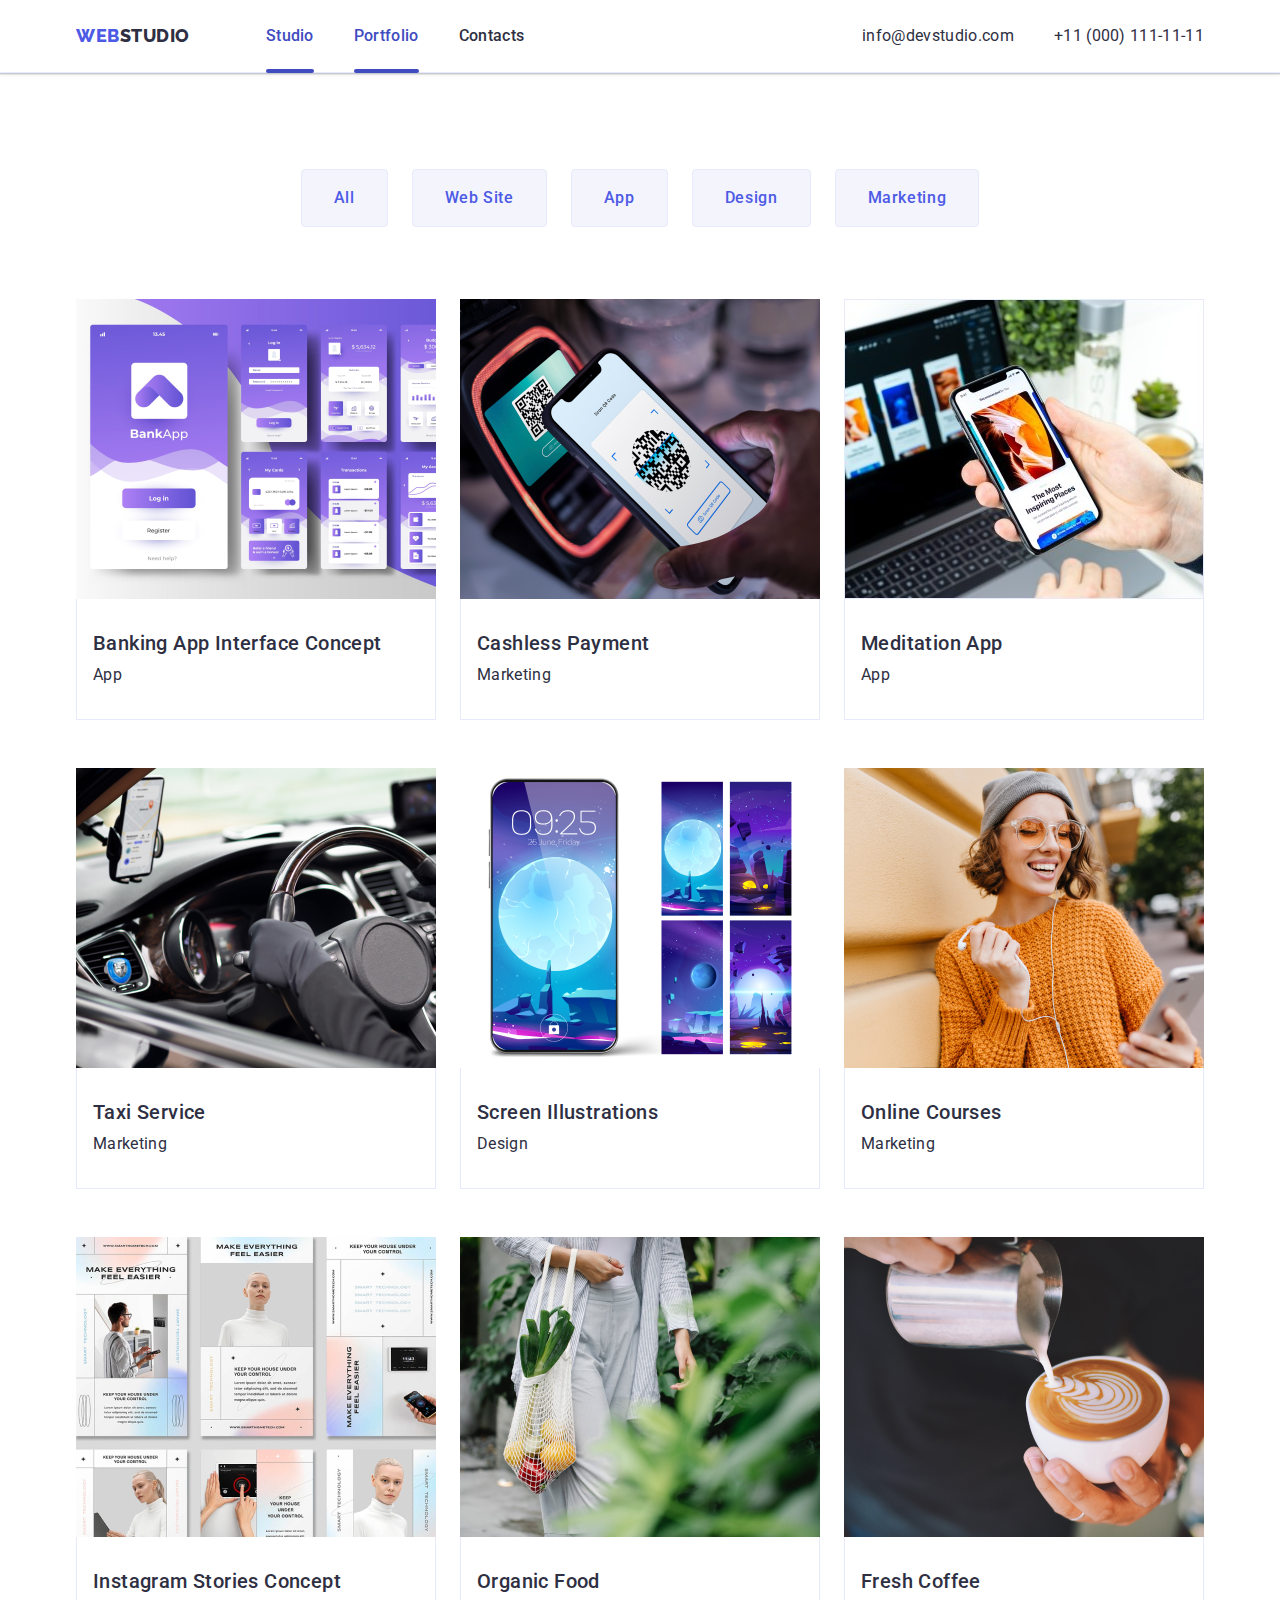
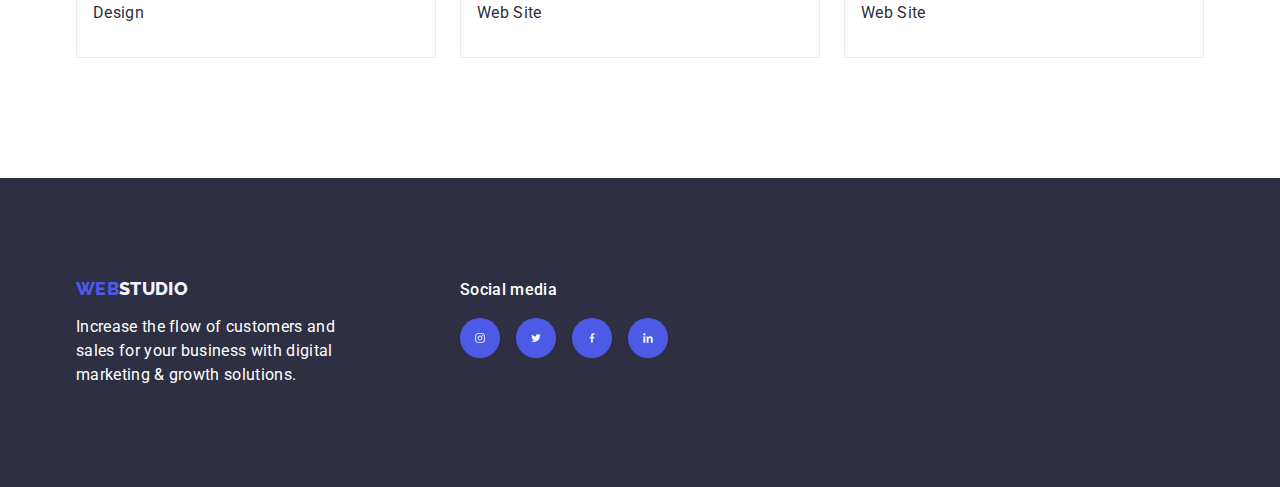
==== commit 7a76f758: "up" ====
--- a/portfolio.html
+++ b/portfolio.html
@@ -31,7 +31,7 @@
           >
           <ul class="site-nav list">
             <li class="item site-nav-item">
-              <a href="./studio.html" class="menu-link current link">Studio</a>
+              <a href="./index.html" class="menu-link current link">Studio</a>
             </li>
             <li class="item site-nav-item">
               <a href="./portfolio.html" class="menu-link current link">Portfolio</a>
@@ -45,12 +45,12 @@
         <address class="contacts">
           <ul class="contact-info list">
             <li class="contact-item">
-              <a href="mailto:info@devstudio.com" class="link"
+              <a href="mailto:info@devstudio.com" class="contact-link link"
                 >info@devstudio.com</a
               >
             </li>
             <li class="contact-item">
-              <a href="tel:+11(000)111-11-11" class="link"
+              <a href="tel:+11(000)111-11-11" class="contact-link link"
                 >+11 (000) 111-11-11</a
               >
             </li>
--- a/css/styles.css
+++ b/css/styles.css
@@ -131,25 +131,7 @@
   margin-right: 0;
 }
 
-.site-nav .link {
-  
-  display: block;
-  
-  padding-top: 24px;
-  padding-bottom: 24px;
-
-  
-  font-weight: 500;
-  text-decoration: none;
-
-  letter-spacing: 0.02em;
-  font-size: 16px;
-  line-height: 1.5;
-
-  color: var(--Dark-NAVY-BLUE);
-  transition: color var(--transition);
- }
-
+.
 .site-nav .link:hover,
 .site-nav .link:focus {
   color: var(--Pressed-State-OCEAN);
@@ -181,6 +163,20 @@
   transition-property: color;
   transition-duration: var(--transition);
   transition-timing-function: var(--transition);
+          
+    padding-top: 24px;
+    padding-bottom: 24px;
+   
+    font-weight: 500;
+    text-decoration: none;
+  
+    letter-spacing: 0.02em;
+    font-size: 16px;
+    line-height: 1.5;
+  
+        transition: color var(--transition);
+   }
+  
 }
 
 .menu-link:hover,
@@ -197,7 +193,7 @@
 .contact-info .link:focus {
   color: var(--Pressed-State-OCEAN);
 }
-.contact-info .link {
+.contact-link  {
   color: var(--Dark-NAVY-BLUE);
   transition: color var(--transition);
   
@@ -211,7 +207,7 @@
 
   padding-top: 24px;
   padding-bottom: 24px;
-  display: flex;
+  display: block;
 }
 
 .contacts {
@@ -501,7 +497,7 @@
   border: 1px solid transparent;
 }
 
-.button {
+/*.button {
   color: var(--White-background-WHITE);
   background-color: var(--Primary-Brand-IRIS);
 
@@ -518,21 +514,31 @@
 
   text-decoration: none;
   cursor: pointer;
-}
-
-.button.primary {
-  padding: 12px 24px;
-  letter-spacing: 0.04em;
+}*/
+
+.primary {
+  color: var(--White-background-WHITE);
+  background-color: var(--Primary-Brand-IRIS);
+
   font-family: Roboto, sans-serif;
-  font-style: normal;
   font-weight: 500;
   font-size: 16px;
   line-height: 1.5;
+  letter-spacing: 0.04em;
+
+  display: inline-block;
+  border-radius: 4px;
+  text-align: center;
+  padding: 16px 32px;
+
+  text-decoration: none;
+  cursor: pointer;
+
   color: var(--Primary-Brand-IRIS);
   background-color: var(--Light-CLOUD);
   border-color: var(--Accent-CORNFLOWER);
   border: 1px solid var(--Accent-CORNFLOWER);
-  /* transition: border var(--transition), color var(--transition), background-color var(--transition), box-shadow var(--transition); */
+  
   transition: color var(--transition), background-color var(--transition), border-color var(--transition), box-shadow var(--transition);
 }
 
@@ -570,11 +576,11 @@
 }
 
 .project-item {
-  margin-right: 24px;
+ margin-right: 24px;
   margin-bottom: 48px;
-  flex-basis: calc((100% - 48px) / 3);
-   box-shadow: 0px 1px 6px rgba(46, 47, 66, 0.08), 0px 1px 1px rgba(46, 47, 66, 0.16), 0px 2px 1px rgba(46, 47, 66, 0.08);
-}
+  flex-basis: calc((100% - 48px) / 3);}
+ /*  box-shadow: 0px 1px 6px rgba(46, 47, 66, 0.08), 0px 1px 1px rgba(46, 47, 66, 0.16), 0px 2px 1px rgba(46, 47, 66, 0.08);
+}*/
 
 .project-item:nth-child(3n + 3) {
   margin-right: 0;
